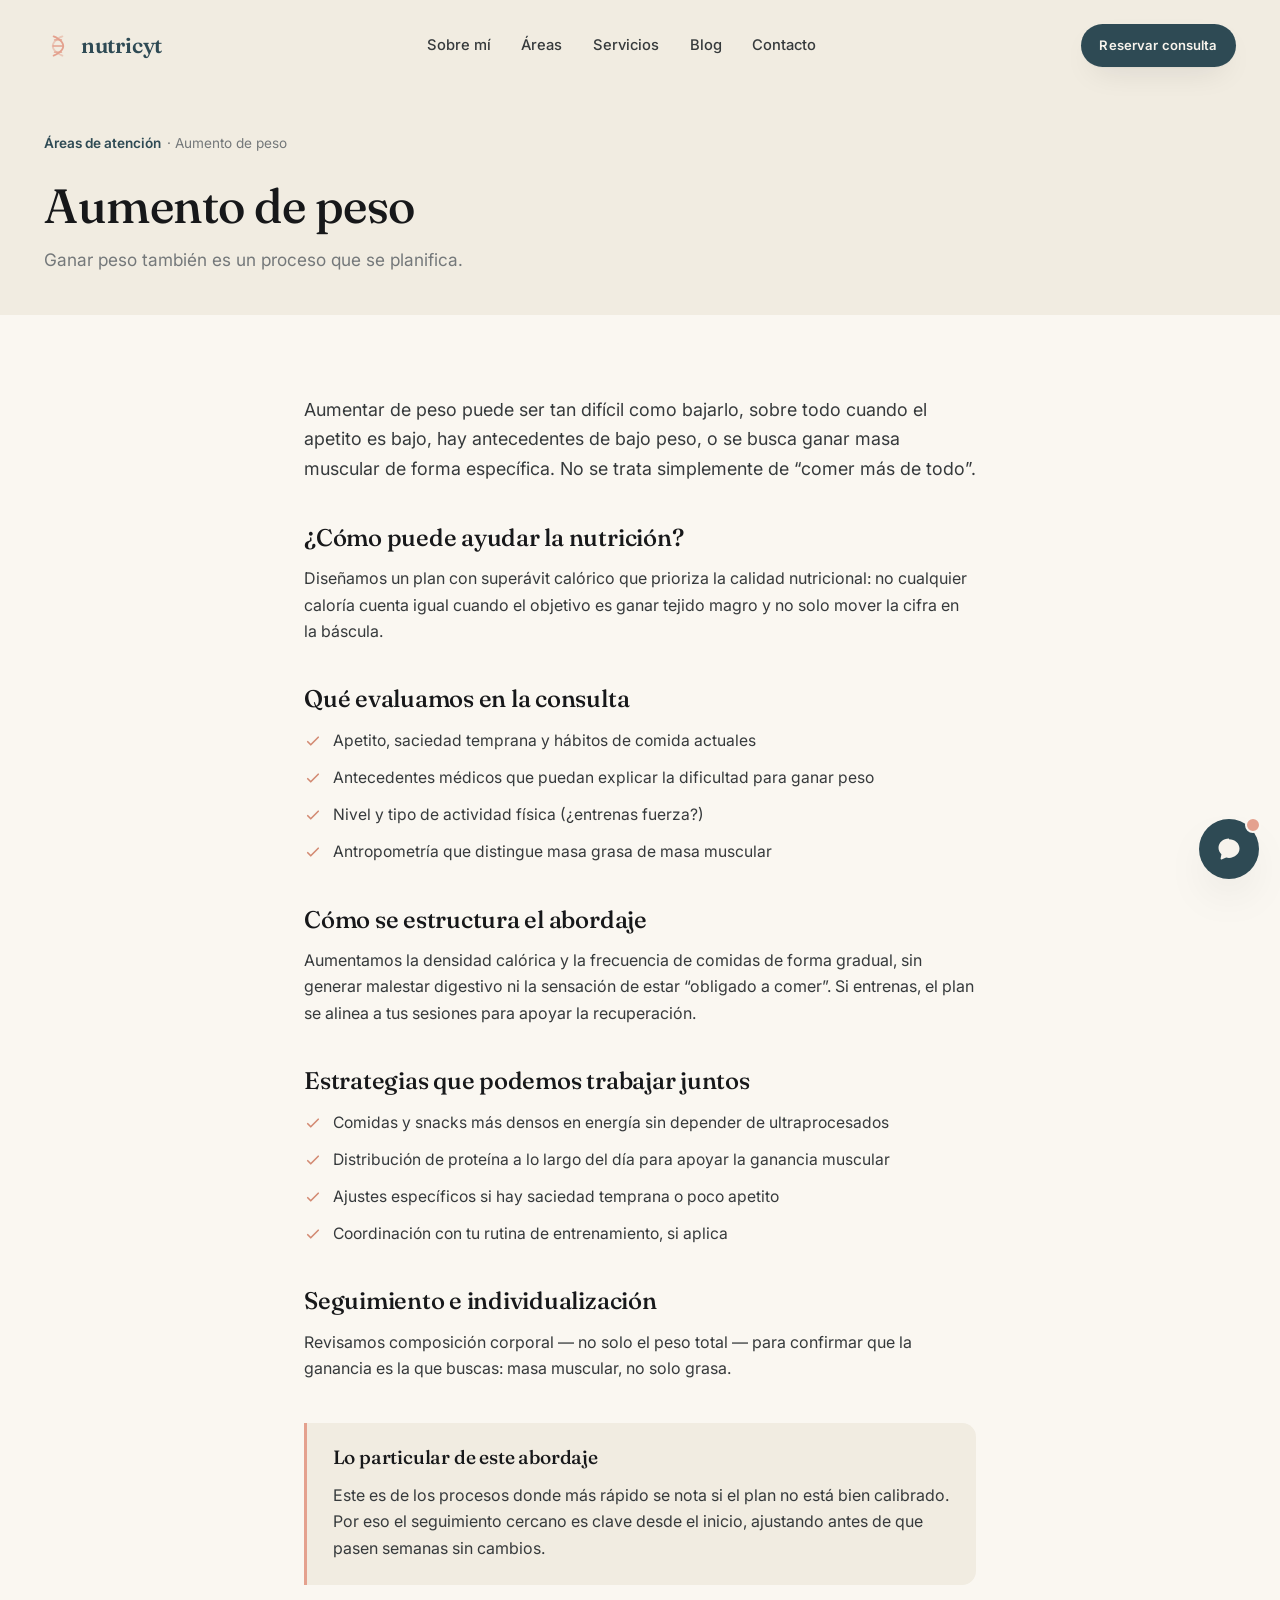
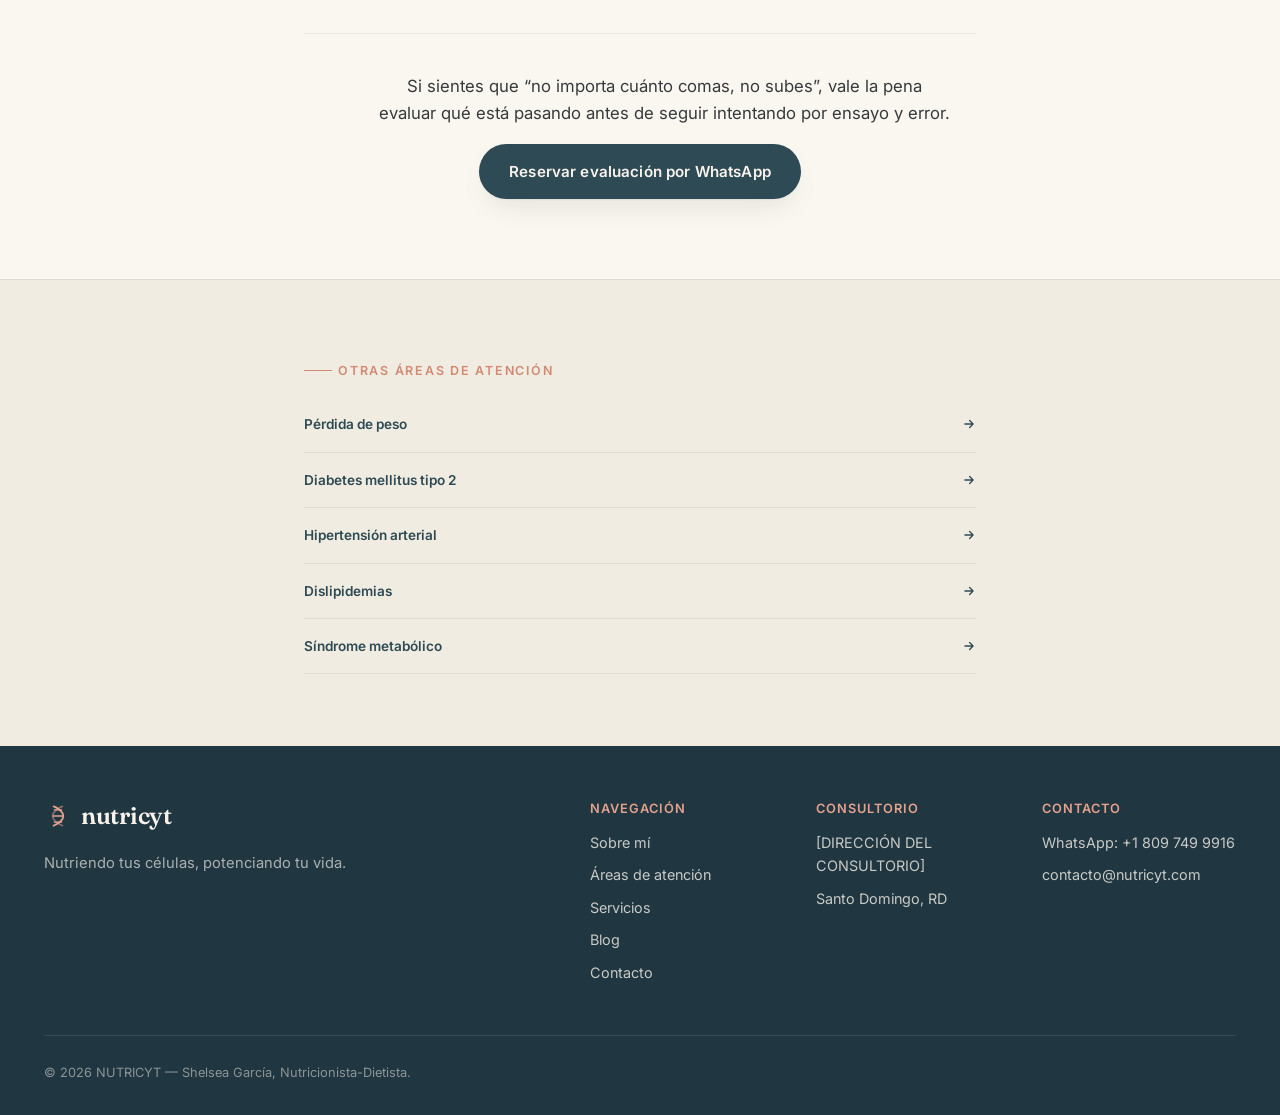
==== areas/aumento-de-peso.html @ aab1d1ca "Add Áreas de atención section with 6 condition detail pages New homepage section ("¿En qué puedo ayu" ====
<!doctype html>
<html lang="es">
<head>
<meta charset="utf-8">
<meta name="viewport" content="width=device-width, initial-scale=1">
<title>Aumento de peso — NUTRICYT</title>
<meta name="description" content="Ganar peso de forma saludable también requiere una estrategia.">

<link rel="preconnect" href="https://fonts.googleapis.com">
<link rel="preconnect" href="https://fonts.gstatic.com" crossorigin>
<link rel="stylesheet" href="https://fonts.googleapis.com/css2?family=Fraunces:ital,opsz,wght@0,9..144,400;0,9..144,500;0,9..144,600;1,9..144,500&family=Inter:wght@400;500;600;700&display=swap">
<link rel="stylesheet" href="../styles.css?v=20260916">
<link rel="icon" href="data:image/svg+xml,%3Csvg xmlns='http://www.w3.org/2000/svg' viewBox='0 0 32 32'%3E%3Crect width='32' height='32' rx='8' fill='%232e4a54'/%3E%3Cpath d='M11 5c0 0 12 4 12 11s-12 11-12 11' stroke='%23e4a18e' stroke-width='2.2' fill='none' stroke-linecap='round'/%3E%3C/svg%3E">
</head>
<body>
<a class="skip-link" href="#main">Saltar al contenido</a>

<header class="nav" data-nav>
  <div class="nav-inner">
    <a class="brand" href="../index.html#top" aria-label="NUTRICYT — inicio">
      <svg class="brand-icon" viewBox="0 0 32 32" fill="none" aria-hidden="true">
        <path d="M11 5C11 5 22 9 22 16C22 23 11 27 11 27" stroke="var(--coral)" stroke-width="2.1" stroke-linecap="round"/>
        <path d="M21 5C21 5 10 9 10 16C10 23 21 27 21 27" stroke="var(--coral)" stroke-width="2.1" stroke-linecap="round" opacity="0.5"/>
        <line x1="12" y1="9" x2="20" y2="9" stroke="var(--coral)" stroke-width="1.6" stroke-linecap="round"/>
        <line x1="10.3" y1="16" x2="21.7" y2="16" stroke="var(--coral)" stroke-width="1.6" stroke-linecap="round"/>
        <line x1="12" y1="23" x2="20" y2="23" stroke="var(--coral)" stroke-width="1.6" stroke-linecap="round"/>
      </svg>
      <span class="brand-word">nutricyt</span>
    </a>

    <nav class="nav-links" aria-label="Navegación principal">
      <a href="../index.html#sobre-mi">Sobre mí</a>
      <a href="../index.html#areas-atencion">Áreas</a>
      <a href="../index.html#servicios">Servicios</a>
      <a href="../index.html#blog">Blog</a>
      <a href="../index.html#contacto">Contacto</a>
    </nav>

    <div class="nav-actions">
      <a class="btn btn-primary btn-sm nav-cta" href="https://wa.me/18097499916?text=Hola%2C%20quiero%20reservar%20una%20consulta%20de%20nutrici%C3%B3n" target="_blank" rel="noopener">Reservar consulta</a>
      <button class="nav-toggle" data-nav-toggle aria-expanded="false" aria-controls="nav-mobile" aria-label="Abrir menú">
        <span></span><span></span><span></span>
      </button>
    </div>
  </div>
</header>

<nav id="nav-mobile" class="nav-mobile" data-nav-mobile aria-label="Navegación móvil">
  <a href="../index.html#sobre-mi">Sobre mí</a>
  <a href="../index.html#areas-atencion">Áreas de atención</a>
  <a href="../index.html#servicios">Servicios</a>
  <a href="../index.html#blog">Blog</a>
  <a href="../index.html#contacto">Contacto</a>
  <a class="btn btn-primary" href="https://wa.me/18097499916?text=Hola%2C%20quiero%20reservar%20una%20consulta%20de%20nutrici%C3%B3n" target="_blank" rel="noopener">Reservar consulta</a>
</nav>

<main id="main">
  <section class="area-hero">
    <div class="container">
      <p class="area-breadcrumb"><a href="../index.html#areas-atencion">Áreas de atención</a> · Aumento de peso</p>
      <h1 class="area-hero-title reveal">Aumento de peso</h1>
      <p class="area-hero-sub reveal">Ganar peso también es un proceso que se planifica.</p>
    </div>
  </section>

  <article class="area-article">
    <div class="container area-article-inner reveal">
      <p class="lede">Aumentar de peso puede ser tan difícil como bajarlo, sobre todo cuando el apetito es bajo, hay antecedentes de bajo peso, o se busca ganar masa muscular de forma específica. No se trata simplemente de “comer más de todo”.</p>

      <h2>¿Cómo puede ayudar la nutrición?</h2>
      <p>Diseñamos un plan con superávit calórico que prioriza la calidad nutricional: no cualquier caloría cuenta igual cuando el objetivo es ganar tejido magro y no solo mover la cifra en la báscula.</p>

      <h2>Qué evaluamos en la consulta</h2>
        <ul>
          <li><svg width="18" height="18" viewBox="0 0 24 24" fill="none" aria-hidden="true"><path d="M5 13l4 4L19 7" stroke="currentColor" stroke-width="2.2" stroke-linecap="round" stroke-linejoin="round"/></svg> Apetito, saciedad temprana y hábitos de comida actuales</li>
          <li><svg width="18" height="18" viewBox="0 0 24 24" fill="none" aria-hidden="true"><path d="M5 13l4 4L19 7" stroke="currentColor" stroke-width="2.2" stroke-linecap="round" stroke-linejoin="round"/></svg> Antecedentes médicos que puedan explicar la dificultad para ganar peso</li>
          <li><svg width="18" height="18" viewBox="0 0 24 24" fill="none" aria-hidden="true"><path d="M5 13l4 4L19 7" stroke="currentColor" stroke-width="2.2" stroke-linecap="round" stroke-linejoin="round"/></svg> Nivel y tipo de actividad física (¿entrenas fuerza?)</li>
          <li><svg width="18" height="18" viewBox="0 0 24 24" fill="none" aria-hidden="true"><path d="M5 13l4 4L19 7" stroke="currentColor" stroke-width="2.2" stroke-linecap="round" stroke-linejoin="round"/></svg> Antropometría que distingue masa grasa de masa muscular</li>
        </ul>

      <h2>Cómo se estructura el abordaje</h2>
      <p>Aumentamos la densidad calórica y la frecuencia de comidas de forma gradual, sin generar malestar digestivo ni la sensación de estar “obligado a comer”. Si entrenas, el plan se alinea a tus sesiones para apoyar la recuperación.</p>

      <h2>Estrategias que podemos trabajar juntos</h2>
        <ul>
          <li><svg width="18" height="18" viewBox="0 0 24 24" fill="none" aria-hidden="true"><path d="M5 13l4 4L19 7" stroke="currentColor" stroke-width="2.2" stroke-linecap="round" stroke-linejoin="round"/></svg> Comidas y snacks más densos en energía sin depender de ultraprocesados</li>
          <li><svg width="18" height="18" viewBox="0 0 24 24" fill="none" aria-hidden="true"><path d="M5 13l4 4L19 7" stroke="currentColor" stroke-width="2.2" stroke-linecap="round" stroke-linejoin="round"/></svg> Distribución de proteína a lo largo del día para apoyar la ganancia muscular</li>
          <li><svg width="18" height="18" viewBox="0 0 24 24" fill="none" aria-hidden="true"><path d="M5 13l4 4L19 7" stroke="currentColor" stroke-width="2.2" stroke-linecap="round" stroke-linejoin="round"/></svg> Ajustes específicos si hay saciedad temprana o poco apetito</li>
          <li><svg width="18" height="18" viewBox="0 0 24 24" fill="none" aria-hidden="true"><path d="M5 13l4 4L19 7" stroke="currentColor" stroke-width="2.2" stroke-linecap="round" stroke-linejoin="round"/></svg> Coordinación con tu rutina de entrenamiento, si aplica</li>
        </ul>

      <h2>Seguimiento e individualización</h2>
      <p>Revisamos composición corporal — no solo el peso total — para confirmar que la ganancia es la que buscas: masa muscular, no solo grasa.</p>

      <div class="area-particular">
        <h2>Lo particular de este abordaje</h2>
        <p style="margin-bottom:0;">Este es de los procesos donde más rápido se nota si el plan no está bien calibrado. Por eso el seguimiento cercano es clave desde el inicio, ajustando antes de que pasen semanas sin cambios.</p>
      </div>

      <div class="area-closing">
        <p>Si sientes que “no importa cuánto comas, no subes”, vale la pena evaluar qué está pasando antes de seguir intentando por ensayo y error.</p>
        <a class="btn btn-primary" href="https://wa.me/18097499916?text=Hola%2C%20quiero%20una%20evaluaci%C3%B3n%20nutricional%20sobre%20aumento%20de%20peso" target="_blank" rel="noopener">Reservar evaluación por WhatsApp</a>
      </div>
    </div>
  </article>

  <section class="area-other">
    <div class="container" style="max-width:720px;">
      <p class="eyebrow">Otras áreas de atención</p>
          <a class="area-link" href="perdida-de-peso.html" style="display:flex;align-items:center;justify-content:space-between;padding:1rem 0;border-bottom:1px solid var(--line-soft);">Pérdida de peso <svg width="14" height="14" viewBox="0 0 24 24" fill="none" aria-hidden="true"><path d="M5 12h14M13 6l6 6-6 6" stroke="currentColor" stroke-width="2.2" stroke-linecap="round" stroke-linejoin="round"/></svg></a>
          <a class="area-link" href="diabetes-tipo-2.html" style="display:flex;align-items:center;justify-content:space-between;padding:1rem 0;border-bottom:1px solid var(--line-soft);">Diabetes mellitus tipo 2 <svg width="14" height="14" viewBox="0 0 24 24" fill="none" aria-hidden="true"><path d="M5 12h14M13 6l6 6-6 6" stroke="currentColor" stroke-width="2.2" stroke-linecap="round" stroke-linejoin="round"/></svg></a>
          <a class="area-link" href="hipertension-arterial.html" style="display:flex;align-items:center;justify-content:space-between;padding:1rem 0;border-bottom:1px solid var(--line-soft);">Hipertensión arterial <svg width="14" height="14" viewBox="0 0 24 24" fill="none" aria-hidden="true"><path d="M5 12h14M13 6l6 6-6 6" stroke="currentColor" stroke-width="2.2" stroke-linecap="round" stroke-linejoin="round"/></svg></a>
          <a class="area-link" href="dislipidemias.html" style="display:flex;align-items:center;justify-content:space-between;padding:1rem 0;border-bottom:1px solid var(--line-soft);">Dislipidemias <svg width="14" height="14" viewBox="0 0 24 24" fill="none" aria-hidden="true"><path d="M5 12h14M13 6l6 6-6 6" stroke="currentColor" stroke-width="2.2" stroke-linecap="round" stroke-linejoin="round"/></svg></a>
          <a class="area-link" href="sindrome-metabolico.html" style="display:flex;align-items:center;justify-content:space-between;padding:1rem 0;border-bottom:1px solid var(--line-soft);">Síndrome metabólico <svg width="14" height="14" viewBox="0 0 24 24" fill="none" aria-hidden="true"><path d="M5 12h14M13 6l6 6-6 6" stroke="currentColor" stroke-width="2.2" stroke-linecap="round" stroke-linejoin="round"/></svg></a>
    </div>
  </section>
</main>

<footer class="footer">
  <div class="container">
    <div class="footer-top">
      <div>
        <a class="brand" href="../index.html#top">
          <svg class="brand-icon" viewBox="0 0 32 32" fill="none" aria-hidden="true">
            <path d="M11 5C11 5 22 9 22 16C22 23 11 27 11 27" stroke="var(--coral)" stroke-width="2.1" stroke-linecap="round"/>
            <path d="M21 5C21 5 10 9 10 16C10 23 21 27 21 27" stroke="var(--coral)" stroke-width="2.1" stroke-linecap="round" opacity="0.5"/>
            <line x1="12" y1="9" x2="20" y2="9" stroke="var(--coral)" stroke-width="1.6" stroke-linecap="round"/>
            <line x1="10.3" y1="16" x2="21.7" y2="16" stroke="var(--coral)" stroke-width="1.6" stroke-linecap="round"/>
            <line x1="12" y1="23" x2="20" y2="23" stroke="var(--coral)" stroke-width="1.6" stroke-linecap="round"/>
          </svg>
          <span class="brand-word">nutricyt</span>
        </a>
        <p class="footer-tagline">Nutriendo tus células, potenciando tu vida.</p>
      </div>

      <div class="footer-cols">
        <div class="footer-col">
          <h3>Navegación</h3>
          <a href="../index.html#sobre-mi">Sobre mí</a>
          <a href="../index.html#areas-atencion">Áreas de atención</a>
          <a href="../index.html#servicios">Servicios</a>
          <a href="../index.html#blog">Blog</a>
          <a href="../index.html#contacto">Contacto</a>
        </div>
        <div class="footer-col">
          <h3>Consultorio</h3>
          <p>[DIRECCIÓN DEL CONSULTORIO]</p>
          <p>Santo Domingo, RD</p>
        </div>
        <div class="footer-col">
          <h3>Contacto</h3>
          <a href="https://wa.me/18097499916" target="_blank" rel="noopener">WhatsApp: +1 809 749 9916</a>
          <a href="mailto:contacto@nutricyt.com">contacto@nutricyt.com</a>
        </div>
      </div>
    </div>

    <div class="footer-bottom">
      <span>© <span data-year>2026</span> NUTRICYT — Shelsea García, Nutricionista-Dietista.</span>
    </div>
  </div>
</footer>

<div class="wa-widget" data-wa-widget>
  <div class="wa-panel" data-wa-panel role="dialog" aria-label="Chat de NUTRICYT">
    <div class="wa-head">
      <span class="wa-avatar" aria-hidden="true">N</span>
      <div class="wa-head-text">
        <strong>NUTRICYT</strong>
        <span>En línea</span>
      </div>
    </div>
    <div class="wa-body" data-wa-body>
      <div class="wa-msg bot">¡Hola! 👋 Soy el asistente virtual de NUTRICYT, ¿en qué te puedo ayudar?</div>
    </div>
    <form class="wa-form" data-wa-form>
      <label class="sr-only" for="wa-input">Escribe tu mensaje</label>
      <input id="wa-input" data-wa-input type="text" placeholder="Escribe un mensaje…" autocomplete="off">
      <button type="submit" aria-label="Enviar">
        <svg width="18" height="18" viewBox="0 0 24 24" fill="none"><path d="M4 12l16-8-6 16-3-6-7-2z" stroke="currentColor" stroke-width="1.8" stroke-linejoin="round"/></svg>
      </button>
    </form>
  </div>

  <button class="wa-fab" data-wa-fab aria-expanded="false" aria-label="Abrir chat de WhatsApp">
    <span class="wa-badge" aria-hidden="true"></span>
    <svg class="icon-chat" viewBox="0 0 24 24" fill="none" aria-hidden="true"><path d="M12 3C7.03 3 3 6.58 3 11c0 2.1.94 4.02 2.5 5.46L4.8 20.2a.6.6 0 00.79.7l3.98-1.6c.77.22 1.6.34 2.43.34 4.97 0 9-3.58 9-8s-4.03-8-9-8z" fill="currentColor"/></svg>
    <svg class="icon-close" viewBox="0 0 24 24" fill="none" aria-hidden="true"><path d="M6 6l12 12M18 6L6 18" stroke="currentColor" stroke-width="2.3" stroke-linecap="round"/></svg>
  </button>
</div>

<script defer src="../lib/manifest.js"></script>
<script defer src="../main.js?v=20260916"></script>
</body>
</html>
---- styles.css ----
/* =============================================================
   NUTRICYT — styles.css
   "Nutriendo tus células, potenciando tu vida"
   1. Tokens  2. Reset  3. Utilities  4. Typography  5. Buttons
   6. Nav  7. Hero  8. Sobre mí  9. Servicios  10. ISAK
   11. Blog  12. FAQ  13. Contacto  14. WhatsApp widget
   15. Footer  16. Reveal/animations  17. Responsive
   ============================================================= */

/* =============================================================
   1. Tokens
   ============================================================= */
:root {
  --bg:        #faf7f1;
  --bg-alt:    #f1ece1;
  --paper:     #ffffff;
  --ink:       #17181a;
  --ink-soft:  #363a3c;
  --ink-mute:  #74787a;
  --petroleo:      #2e4a54;
  --petroleo-d:    #203640;
  --petroleo-soft: rgba(46, 74, 84, 0.08);
  --coral:      #e4a18e;
  --coral-d:    #d38a73;
  --coral-soft: rgba(228, 161, 142, 0.16);
  --cream:     #f7f3ec;
  --line:      rgba(23, 24, 26, 0.12);
  --line-soft: rgba(23, 24, 26, 0.07);
  --shadow-soft: 0 1px 2px rgba(23,24,26,0.04), 0 12px 32px -12px rgba(23,24,26,0.14);
  --shadow-lift: 0 20px 48px -18px rgba(23,24,26,0.28);

  --serif: "Fraunces", "Iowan Old Style", Georgia, serif;
  --sans: "Inter", -apple-system, BlinkMacSystemFont, "Segoe UI", sans-serif;

  --ease-out:  cubic-bezier(0.16, 1, 0.3, 1);
  --ease-soft: cubic-bezier(0.25, 0.46, 0.45, 0.94);

  --nav-h: 84px;
  --container: 1240px;
}

/* =============================================================
   2. Reset & base
   ============================================================= */
*, *::before, *::after { box-sizing: border-box; margin: 0; }
html {
  -webkit-text-size-adjust: 100%;
  scroll-behavior: smooth;
  scroll-padding-top: var(--nav-h);
  overflow-x: clip;
}
@media (prefers-reduced-motion: reduce) {
  html { scroll-behavior: auto; }
}
body {
  font-family: var(--sans);
  font-size: 16px;
  line-height: 1.65;
  color: var(--ink-soft);
  background: var(--bg);
  -webkit-font-smoothing: antialiased;
  text-rendering: optimizeLegibility;
  overflow-x: clip;
  overscroll-behavior-y: none;
}
img, svg, video { display: block; max-width: 100%; }
img { height: auto; }
button { font: inherit; color: inherit; cursor: pointer; border: 0; background: none; }
a { color: inherit; text-decoration: none; }
p { text-wrap: pretty; }
ul, ol { list-style: none; padding: 0; }
input, textarea { font: inherit; color: inherit; }
h1, h2, h3, h4 { text-wrap: balance; line-height: 1.08; letter-spacing: -0.01em; font-family: var(--serif); font-weight: 500; color: var(--ink); }
::selection { background: var(--coral); color: var(--petroleo-d); }

:focus-visible {
  outline: 2px solid var(--petroleo);
  outline-offset: 3px;
  border-radius: 4px;
}

/* =============================================================
   3. Utilities
   ============================================================= */
.container {
  width: 100%;
  max-width: var(--container);
  margin-inline: auto;
  padding-inline: 1.5rem;
}
.section { position: relative; padding-block: clamp(4rem, 9vw, 8rem); }
.section-alt { background: var(--bg-alt); }
.section-dark { background: var(--petroleo); color: var(--cream); }
.section-head { max-width: 640px; margin-bottom: clamp(2.5rem, 5vw, 4.5rem); }
.section-head.center { margin-inline: auto; text-align: center; }
.eyebrow {
  display: inline-flex;
  align-items: center;
  gap: 0.5em;
  font-family: var(--sans);
  font-size: 0.78rem;
  font-weight: 600;
  letter-spacing: 0.14em;
  text-transform: uppercase;
  color: var(--coral-d);
  margin-bottom: 1rem;
}
.eyebrow::before {
  content: "";
  width: 28px;
  height: 1px;
  background: var(--coral-d);
}
.section-title {
  font-size: clamp(1.9rem, 3.4vw, 2.8rem);
  margin-bottom: 0.9rem;
}
.section-sub {
  font-size: 1.05rem;
  color: var(--ink-mute);
  max-width: 52ch;
}
.skip-link {
  position: fixed; top: -100px; left: 1rem;
  padding: .7rem 1.1rem; background: var(--petroleo); color: var(--cream);
  z-index: 9999; border-radius: 8px; font-weight: 600; transition: top .3s var(--ease-out);
}
.skip-link:focus { top: 1rem; }
.sr-only {
  position: absolute; width: 1px; height: 1px; padding: 0; margin: -1px;
  overflow: hidden; clip: rect(0,0,0,0); white-space: nowrap; border: 0;
}

/* =============================================================
   4. Buttons
   ============================================================= */
.btn {
  display: inline-flex;
  align-items: center;
  justify-content: center;
  gap: 0.55em;
  padding: 0.95rem 1.9rem;
  border-radius: 999px;
  font-size: 0.95rem;
  font-weight: 600;
  letter-spacing: 0.01em;
  transition: transform .45s var(--ease-out), background-color .3s var(--ease-out), color .3s var(--ease-out), box-shadow .3s var(--ease-out), border-color .3s var(--ease-out);
  white-space: nowrap;
}
.btn-primary {
  background: var(--petroleo);
  color: var(--cream);
  box-shadow: var(--shadow-soft);
}
.btn-primary:hover { background: var(--petroleo-d); transform: translateY(-2px); box-shadow: var(--shadow-lift); }
.btn-ghost {
  background: transparent;
  color: var(--ink);
  border: 1px solid var(--line);
}
.btn-ghost:hover { border-color: var(--petroleo); color: var(--petroleo); transform: translateY(-2px); }
.btn-on-dark { color: var(--cream); border-color: rgba(247,243,236,0.35); }
.btn-on-dark:hover { border-color: var(--cream); color: var(--cream); background: rgba(247,243,236,0.08); }
.btn-sm { padding: 0.65rem 1.15rem; font-size: 0.82rem; border-radius: 999px; }
.btn-block { width: 100%; }
.btn-wa {
  background: var(--coral-soft);
  color: var(--coral-d);
  border: 1px solid transparent;
}
.btn-wa:hover { background: var(--coral); color: var(--petroleo-d); transform: translateY(-2px); }
.btn-cal {
  background: var(--petroleo-soft);
  color: var(--petroleo);
  border: 1px solid transparent;
}
.btn-cal:hover { background: var(--petroleo); color: var(--cream); transform: translateY(-2px); }
.card-actions { display: flex; flex-wrap: wrap; gap: 0.6rem; margin-top: 1.4rem; }
.card-actions .btn { flex: 1 1 auto; }

/* =============================================================
   5. Nav
   ============================================================= */
.nav {
  position: fixed;
  inset: 0 0 auto 0;
  z-index: 500;
  height: var(--nav-h);
  display: flex;
  align-items: center;
  transition: background-color .5s var(--ease-out), box-shadow .5s var(--ease-out), border-color .5s var(--ease-out);
  border-bottom: 1px solid transparent;
}
.nav.is-scrolled, .nav.is-open-menu {
  background: rgba(250, 247, 241, 0.9);
  backdrop-filter: blur(14px) saturate(160%);
  -webkit-backdrop-filter: blur(14px) saturate(160%);
  border-color: var(--line-soft);
}
@supports not (backdrop-filter: blur(1px)) {
  .nav.is-scrolled { background: var(--bg); }
}
.nav-inner {
  width: 100%;
  max-width: var(--container);
  margin-inline: auto;
  padding-inline: 1.5rem;
  display: flex;
  align-items: center;
  justify-content: space-between;
}
.brand {
  display: inline-flex;
  align-items: center;
  gap: 0.55rem;
  font-family: var(--serif);
  font-size: 1.35rem;
  font-weight: 600;
  letter-spacing: -0.01em;
  color: var(--petroleo);
  transition: color .3s var(--ease-out);
}
.nav:not(.is-scrolled) .brand { color: var(--petroleo); }
.brand-icon { width: 28px; height: 28px; flex-shrink: 0; }
.brand-word { line-height: 1; }

.nav-links {
  display: none;
  align-items: center;
  gap: clamp(1.4rem, 2.4vw, 2.4rem);
}
.nav-links a {
  position: relative;
  font-size: 0.92rem;
  font-weight: 500;
  color: var(--ink-soft);
  padding-block: 0.4rem;
}
.nav-links a::after {
  content: "";
  position: absolute;
  left: 0; bottom: 0;
  width: 100%; height: 1px;
  background: var(--coral-d);
  transform: scaleX(0);
  transform-origin: left;
  transition: transform .4s var(--ease-out);
}
.nav-links a:hover::after, .nav-links a:focus-visible::after { transform: scaleX(1); }
.nav-cta { display: none; }
.nav-actions { display: flex; align-items: center; gap: 0.9rem; }

.nav-toggle {
  display: flex;
  flex-direction: column;
  justify-content: center;
  gap: 5px;
  width: 42px; height: 42px;
  border-radius: 50%;
}
.nav-toggle span {
  display: block; width: 20px; height: 2px; margin-inline: auto;
  background: var(--petroleo);
  transition: transform .35s var(--ease-out), opacity .35s var(--ease-out);
}
.nav-toggle[aria-expanded="true"] span:nth-child(1) { transform: translateY(7px) rotate(45deg); }
.nav-toggle[aria-expanded="true"] span:nth-child(2) { opacity: 0; }
.nav-toggle[aria-expanded="true"] span:nth-child(3) { transform: translateY(-7px) rotate(-45deg); }

.nav-mobile {
  position: fixed;
  inset: var(--nav-h) 0 0 0;
  background: var(--bg);
  z-index: 490;
  display: flex;
  flex-direction: column;
  padding: 2.2rem 1.5rem;
  gap: 1.8rem;
  transform: translateY(-8px);
  opacity: 0;
  pointer-events: none;
  transition: opacity .35s var(--ease-out), transform .35s var(--ease-out);
}
.nav-mobile.is-open { opacity: 1; transform: translateY(0); pointer-events: auto; }
.nav-mobile a { font-family: var(--serif); font-size: 1.7rem; color: var(--ink); }
.nav-mobile .btn { align-self: flex-start; margin-top: 0.6rem; }

/* =============================================================
   6. Hero
   ============================================================= */
.hero {
  position: relative;
  min-height: 100svh;
  display: flex;
  align-items: flex-end;
  overflow: clip;
  background: var(--petroleo-d);
}
.hero-media {
  position: absolute; inset: 0;
  overflow: hidden;
}
.hero-media img {
  width: 100%; height: 100%; object-fit: cover; object-position: 50% 15%;
  transform: scale(1.06);
  will-change: transform;
}
.hero-media::after {
  content: "";
  position: absolute; inset: 0;
  background:
    linear-gradient(180deg, rgba(23,26,24,0.42) 0%, rgba(23,26,24,0.05) 32%, rgba(23,26,24,0.10) 55%, rgba(20,26,26,0.72) 100%);
}
.hero-wordmark {
  position: absolute;
  top: 33%;
  left: 50%;
  transform: translate(-50%, -50%);
  display: flex;
  align-items: center;
  gap: 0.6rem;
  color: var(--cream);
  text-shadow: 0 2px 18px rgba(0,0,0,0.35);
  z-index: 2;
}
.hero-wordmark .brand-icon { width: 34px; height: 34px; }
.hero-wordmark span {
  font-family: var(--serif);
  font-size: clamp(1.6rem, 3.4vw, 2.3rem);
  letter-spacing: 0.01em;
}
.hero-inner {
  position: relative;
  z-index: 2;
  width: 100%;
  padding-block: clamp(2.5rem, 8vw, 5rem);
  padding-inline: 1.5rem;
  max-width: var(--container);
  margin-inline: auto;
  color: var(--cream);
}
.hero-eyebrow {
  font-size: 0.8rem;
  font-weight: 600;
  letter-spacing: 0.16em;
  text-transform: uppercase;
  color: var(--coral);
  margin-bottom: 1.1rem;
}
.hero-title {
  font-size: clamp(2.4rem, 6vw, 4.4rem);
  color: var(--cream);
  max-width: 16ch;
  line-height: 1.02;
}
.hero-title em { font-style: italic; color: var(--coral); }
.hero-sub {
  margin-top: 1.3rem;
  font-size: clamp(1rem, 1.4vw, 1.2rem);
  max-width: 46ch;
  color: rgba(247,243,236,0.86);
}
.hero-actions { margin-top: 2.2rem; display: flex; flex-wrap: wrap; gap: 0.9rem; }
.hero-scroll {
  position: absolute;
  right: 1.5rem; bottom: 1.6rem;
  z-index: 2;
  display: none;
  flex-direction: column;
  align-items: center;
  gap: 0.6rem;
  color: rgba(247,243,236,0.75);
  font-size: 0.72rem;
  letter-spacing: 0.14em;
  text-transform: uppercase;
}
.hero-scroll-line { width: 1px; height: 40px; background: linear-gradient(180deg, rgba(247,243,236,0.9), transparent); animation: scrollLine 2.4s var(--ease-soft) infinite; }
@keyframes scrollLine { 0% { transform: scaleY(0); transform-origin: top; } 45% { transform: scaleY(1); transform-origin: top; } 55% { transform: scaleY(1); transform-origin: bottom; } 100% { transform: scaleY(0); transform-origin: bottom; } }

/* =============================================================
   7. Sobre mí
   ============================================================= */
.about-grid {
  display: grid;
  gap: 2.2rem;
  align-items: start;
}
.about-media {
  position: relative;
  display: grid;
  grid-template-columns: 1.2fr 0.9fr;
  gap: 1rem;
}
.about-media .ph-1 { border-radius: 18px; overflow: hidden; box-shadow: var(--shadow-soft); }
.about-media .ph-2 { border-radius: 18px; overflow: hidden; margin-top: 2.4rem; box-shadow: var(--shadow-soft); }
.about-media img { width: 100%; height: 100%; object-fit: cover; aspect-ratio: 3/4; transition: transform .8s var(--ease-out); }
.about-media a:hover img, .about-media:hover img { transform: scale(1.04); }
.about-badge {
  position: absolute;
  left: -1rem; bottom: -1.2rem;
  background: var(--paper);
  border-radius: 16px;
  padding: 1.1rem 1.3rem;
  box-shadow: var(--shadow-lift);
  max-width: 220px;
  font-size: 0.85rem;
  color: var(--ink-soft);
}
.about-badge strong { display: block; font-family: var(--serif); font-size: 1.9rem; color: var(--petroleo); line-height: 1; margin-bottom: 0.3rem; }
.about-text .lede { font-size: 1.15rem; color: var(--ink-soft); margin-bottom: 1.2rem; }
.about-text p + p { margin-top: 1rem; }
.credentials {
  margin-top: 2.2rem;
  display: grid;
  gap: 0.9rem;
}
.credential {
  display: flex;
  gap: 0.9rem;
  align-items: flex-start;
  padding: 1rem 1.1rem;
  background: var(--paper);
  border: 1px solid var(--line-soft);
  border-radius: 14px;
}
.credential-icon {
  flex-shrink: 0;
  width: 34px; height: 34px;
  border-radius: 50%;
  background: var(--petroleo-soft);
  color: var(--petroleo);
  display: flex; align-items: center; justify-content: center;
}
.credential h3 { font-family: var(--sans); font-size: 0.98rem; font-weight: 600; color: var(--ink); margin-bottom: 0.15rem; }
.credential p { font-size: 0.88rem; color: var(--ink-mute); }

/* =============================================================
   7b. Áreas de atención
   ============================================================= */
.areas-grid {
  display: grid;
  grid-template-columns: repeat(auto-fill, minmax(250px, 1fr));
  gap: 1.4rem;
}
.area-card {
  display: flex;
  flex-direction: column;
  background: var(--paper);
  border-radius: 20px;
  overflow: hidden;
  border: 1px solid var(--line-soft);
  box-shadow: var(--shadow-soft);
  transition: transform .5s var(--ease-out), box-shadow .5s var(--ease-out);
}
.area-card:hover { transform: translateY(-6px); box-shadow: var(--shadow-lift); }
.area-media { aspect-ratio: 5/4; overflow: hidden; }
.area-media img { width: 100%; height: 100%; object-fit: cover; transition: transform .8s var(--ease-out); }
.area-card:hover .area-media img { transform: scale(1.06); }
.area-body { padding: 1.3rem 1.4rem 1.5rem; display: flex; flex-direction: column; flex: 1; }
.area-title { font-size: 1.14rem; margin-bottom: 0.4rem; }
.area-desc { font-size: 0.88rem; color: var(--ink-mute); flex: 1; margin-bottom: 1rem; }
.area-link {
  display: inline-flex; align-items: center; gap: 0.4rem;
  font-size: 0.85rem; font-weight: 600; color: var(--petroleo);
  transition: gap .3s var(--ease-out);
}
.area-card:hover .area-link { gap: 0.65rem; }

/* =============================================================
   8. Servicios
   ============================================================= */
.services-grid {
  display: grid;
  grid-template-columns: repeat(auto-fill, minmax(270px, 1fr));
  gap: 1.6rem;
}
.service-card {
  display: block;
  background: var(--paper);
  border-radius: 20px;
  overflow: hidden;
  border: 1px solid var(--line-soft);
  box-shadow: var(--shadow-soft);
  transition: transform .5s var(--ease-out), box-shadow .5s var(--ease-out);
}
.service-card:hover { transform: translateY(-6px); box-shadow: var(--shadow-lift); }
.service-summary {
  list-style: none;
  cursor: pointer;
  display: flex;
  flex-direction: column;
}
.service-summary::-webkit-details-marker { display: none; }
.service-media { aspect-ratio: 4/3; overflow: hidden; }
.service-media img { width: 100%; height: 100%; object-fit: cover; transition: transform .8s var(--ease-out); }
.service-card:hover .service-media img { transform: scale(1.06); }
.service-head {
  padding: 1.3rem 1.5rem 0.4rem;
  display: flex;
  align-items: flex-start;
  justify-content: space-between;
  gap: 0.8rem;
}
.service-title { font-size: 1.22rem; margin-bottom: 0.35rem; }
.service-meta { display: flex; align-items: center; gap: 0.7rem; font-size: 0.85rem; color: var(--ink-mute); }
.service-expand-icon {
  flex-shrink: 0;
  width: 30px; height: 30px;
  margin-top: 0.2rem;
  border-radius: 50%;
  background: var(--petroleo-soft);
  color: var(--petroleo);
  display: flex; align-items: center; justify-content: center;
  transition: transform .4s var(--ease-out), background-color .3s var(--ease-out);
}
.service-card[open] .service-expand-icon { transform: rotate(45deg); background: var(--coral); color: var(--petroleo-d); }
.service-detail { padding: 0 1.5rem 1.6rem; font-size: 0.92rem; color: var(--ink-mute); }
.services-cta { text-align: center; margin-top: clamp(2.5rem, 5vw, 3.5rem); }

/* =============================================================
   9. ISAK showcase
   ============================================================= */
.isak {
  display: grid;
  gap: 2.5rem;
  align-items: center;
}
.isak-media { border-radius: 20px; overflow: hidden; box-shadow: var(--shadow-lift); }
.isak-media img { width: 100%; display: block; }
.isak-list { display: grid; gap: 0.9rem; margin-top: 1.6rem; }
.isak-list li { display: flex; gap: 0.7rem; align-items: flex-start; font-size: 0.96rem; color: var(--ink-soft); }
.isak-list li svg { flex-shrink: 0; margin-top: 0.2rem; color: var(--coral-d); }

/* =============================================================
   9b. CTA band (full-bleed break between Servicios y Blog)
   ============================================================= */
.cta-band { position: relative; min-height: 56vh; display: flex; align-items: center; justify-content: center; overflow: clip; }
.cta-band-media { position: absolute; inset: 0; }
.cta-band-media img { width: 100%; height: 100%; object-fit: cover; object-position: 50% 20%; }
.cta-band-media::after {
  content: "";
  position: absolute; inset: 0;
  background: linear-gradient(180deg, rgba(32,54,64,0.78), rgba(23,26,24,0.55) 55%, rgba(32,54,64,0.82));
}
.cta-band-inner { position: relative; z-index: 2; text-align: center; padding-block: 3.5rem; }
.cta-band-inner .section-title { color: var(--cream); max-width: 22ch; margin-inline: auto; }
.cta-band-inner .eyebrow { color: var(--coral); }

.contact-avatar {
  width: 96px; height: 96px;
  border-radius: 50%;
  overflow: hidden;
  margin: 0 auto 1.2rem;
  box-shadow: var(--shadow-soft);
  border: 3px solid var(--paper);
}
.contact-avatar img { width: 100%; height: 100%; object-fit: cover; }

/* =============================================================
   10. Blog
   ============================================================= */
.blog-grid {
  display: grid;
  grid-template-columns: repeat(4, 1fr);
  grid-auto-rows: 1fr;
  gap: 1.4rem;
}
.blog-card {
  position: relative;
  display: block;
  border-radius: 18px;
  overflow: hidden;
  aspect-ratio: 4/5;
  grid-column: span 2;
}
.blog-card.is-featured { grid-column: span 4; aspect-ratio: 16/8; }
.blog-card img { width: 100%; height: 100%; object-fit: cover; transition: transform .8s var(--ease-out); }
.blog-card:hover img { transform: scale(1.05); }
.blog-card::after {
  content: "";
  position: absolute; inset: 0;
  background: linear-gradient(180deg, rgba(23,24,26,0) 40%, rgba(23,24,26,0.78) 100%);
}
.blog-info {
  position: absolute; left: 0; right: 0; bottom: 0;
  padding: 1.3rem 1.4rem;
  z-index: 2;
  color: var(--cream);
}
.blog-meta { display: flex; gap: 0.6rem; align-items: center; font-size: 0.76rem; letter-spacing: 0.06em; text-transform: uppercase; color: var(--coral); margin-bottom: 0.4rem; }
.blog-meta .dot { width: 3px; height: 3px; border-radius: 50%; background: var(--coral); }
.blog-title { font-size: 1.15rem; color: var(--cream); }
.blog-card.is-featured .blog-title { font-size: clamp(1.4rem, 2.4vw, 1.9rem); max-width: 28ch; }
.blog-tag {
  position: absolute; top: 1.2rem; left: 1.2rem; z-index: 2;
  font-size: 0.7rem; font-weight: 700; letter-spacing: 0.08em; text-transform: uppercase;
  background: rgba(247,243,236,0.92); color: var(--petroleo);
  padding: 0.4rem 0.75rem; border-radius: 999px;
}

/* =============================================================
   11. FAQ
   ============================================================= */
.faq-list { max-width: 780px; margin-inline: auto; display: grid; gap: 0.9rem; }
.faq-item {
  background: var(--paper);
  border: 1px solid var(--line-soft);
  border-radius: 16px;
  overflow: hidden;
}
.faq-item summary {
  list-style: none;
  cursor: pointer;
  display: flex;
  align-items: center;
  justify-content: space-between;
  gap: 1rem;
  padding: 1.3rem 1.5rem;
  font-family: var(--serif);
  font-size: 1.1rem;
  color: var(--ink);
}
.faq-item summary::-webkit-details-marker { display: none; }
.faq-icon {
  flex-shrink: 0;
  width: 30px; height: 30px;
  border-radius: 50%;
  background: var(--petroleo-soft);
  color: var(--petroleo);
  display: flex; align-items: center; justify-content: center;
  transition: transform .4s var(--ease-out), background-color .3s var(--ease-out);
}
.faq-item[open] .faq-icon { transform: rotate(45deg); background: var(--coral); color: var(--petroleo-d); }
.faq-answer { padding: 0 1.5rem 1.5rem; font-size: 0.96rem; color: var(--ink-mute); max-width: 62ch; }

/* =============================================================
   12. Contacto
   ============================================================= */
.contact-layout { display: grid; gap: 3rem; }
.contact-form { display: grid; gap: 1.1rem; max-width: 640px; margin-inline: auto; width: 100%; }
.form-row { display: grid; gap: 1.1rem; grid-template-columns: 1fr 1fr; }
.field { display: grid; gap: 0.5rem; }
.field label { font-size: 0.82rem; font-weight: 600; color: var(--ink-soft); }
.field input, .field textarea {
  padding: 0.9rem 1.05rem;
  border-radius: 12px;
  border: 1px solid var(--line);
  background: var(--paper);
  font-size: 0.96rem;
  transition: border-color .3s var(--ease-out), box-shadow .3s var(--ease-out);
}
.field input:focus, .field textarea:focus {
  outline: none;
  border-color: var(--petroleo);
  box-shadow: 0 0 0 3px var(--petroleo-soft);
}
.field textarea { resize: vertical; min-height: 130px; }
.form-status { font-size: 0.88rem; min-height: 1.4em; color: var(--petroleo); }
.form-status.is-error { color: #b3413a; }
.contact-map { border-radius: 20px; overflow: hidden; box-shadow: var(--shadow-soft); border: 1px solid var(--line-soft); }
.contact-map iframe { width: 100%; height: 380px; border: 0; display: block; filter: grayscale(0.15) contrast(1.02); }
.map-caption { display: flex; justify-content: space-between; align-items: center; gap: 1rem; flex-wrap: wrap; padding: 1rem 1.3rem; background: var(--paper); font-size: 0.86rem; color: var(--ink-mute); border-top: 1px solid var(--line-soft); }

/* =============================================================
   13. WhatsApp widget
   ============================================================= */
.wa-widget { position: fixed; right: 1.3rem; bottom: 1.3rem; z-index: 800; display: flex; flex-direction: column; align-items: flex-end; gap: 0.9rem; }
.wa-fab {
  width: 60px; height: 60px;
  border-radius: 50%;
  background: var(--petroleo);
  color: var(--cream);
  display: flex; align-items: center; justify-content: center;
  box-shadow: var(--shadow-lift);
  transition: transform .4s var(--ease-out), background-color .3s var(--ease-out);
  position: relative;
}
.wa-fab:hover { transform: scale(1.06); background: var(--petroleo-d); }
.wa-fab svg { width: 28px; height: 28px; transition: opacity .25s var(--ease-out), transform .25s var(--ease-out); }
.wa-fab .icon-close { position: absolute; opacity: 0; transform: scale(0.6) rotate(-30deg); }
.wa-fab .icon-chat { opacity: 1; }
.wa-widget.is-open .wa-fab .icon-chat { opacity: 0; transform: scale(0.6) rotate(30deg); }
.wa-widget.is-open .wa-fab .icon-close { opacity: 1; transform: scale(1) rotate(0); }
.wa-badge {
  position: absolute; top: -2px; right: -2px;
  width: 16px; height: 16px; border-radius: 50%;
  background: var(--coral); border: 2px solid var(--bg);
}
.wa-widget.is-open .wa-badge { display: none; }

.wa-panel {
  width: min(340px, calc(100vw - 2.6rem));
  max-height: min(480px, calc(100vh - 7rem));
  background: var(--paper);
  border-radius: 20px;
  box-shadow: var(--shadow-lift);
  display: flex;
  flex-direction: column;
  overflow: hidden;
  transform-origin: bottom right;
  transform: scale(0.92) translateY(12px);
  opacity: 0;
  pointer-events: none;
  transition: transform .35s var(--ease-out), opacity .3s var(--ease-out);
}
.wa-widget.is-open .wa-panel { transform: scale(1) translateY(0); opacity: 1; pointer-events: auto; }
.wa-head {
  background: var(--petroleo);
  color: var(--cream);
  padding: 1rem 1.2rem;
  display: flex; align-items: center; gap: 0.7rem;
}
.wa-avatar {
  width: 38px; height: 38px; border-radius: 50%;
  background: var(--coral); color: var(--petroleo-d);
  display: flex; align-items: center; justify-content: center;
  font-family: var(--serif); font-weight: 600;
}
.wa-head-text strong { display: block; font-size: 0.92rem; }
.wa-head-text span { font-size: 0.76rem; color: rgba(247,243,236,0.75); display: flex; align-items: center; gap: 0.35rem; }
.wa-head-text span::before { content: ""; width: 6px; height: 6px; border-radius: 50%; background: #5fd68a; }

.wa-body { flex: 1; overflow-y: auto; padding: 1rem 1rem 0.6rem; display: flex; flex-direction: column; gap: 0.6rem; background: var(--bg-alt); }
.wa-msg { max-width: 84%; padding: 0.7rem 0.9rem; border-radius: 14px; font-size: 0.87rem; line-height: 1.5; }
.wa-msg.bot { align-self: flex-start; background: var(--paper); border-bottom-left-radius: 4px; box-shadow: var(--shadow-soft); }
.wa-msg.user { align-self: flex-end; background: var(--petroleo); color: var(--cream); border-bottom-right-radius: 4px; }
.wa-cta { align-self: flex-start; margin-top: 0.15rem; }

.wa-form { display: flex; gap: 0.6rem; padding: 0.8rem; border-top: 1px solid var(--line-soft); background: var(--paper); }
.wa-form input {
  flex: 1;
  padding: 0.7rem 0.95rem;
  border-radius: 999px;
  border: 1px solid var(--line);
  font-size: 0.88rem;
}
.wa-form input:focus { outline: none; border-color: var(--petroleo); }
.wa-form button {
  width: 40px; height: 40px; border-radius: 50%;
  background: var(--petroleo); color: var(--cream);
  display: flex; align-items: center; justify-content: center;
  flex-shrink: 0;
  transition: background-color .3s var(--ease-out);
}
.wa-form button:hover { background: var(--petroleo-d); }

/* =============================================================
   14. Footer
   ============================================================= */
.footer { background: var(--petroleo-d); color: rgba(247,243,236,0.82); padding-block: 3.5rem 2rem; }
.footer-top { display: grid; gap: 2.4rem; padding-bottom: 2.6rem; border-bottom: 1px solid rgba(247,243,236,0.12); }
.footer .brand { color: var(--cream); font-size: 1.5rem; }
.footer-tagline { margin-top: 0.8rem; font-size: 0.92rem; max-width: 34ch; color: rgba(247,243,236,0.65); }
.footer-cols { display: grid; gap: 2rem; grid-template-columns: repeat(2, 1fr); }
.footer-col h3 { font-family: var(--sans); font-size: 0.8rem; font-weight: 600; letter-spacing: 0.08em; text-transform: uppercase; color: var(--coral); margin-bottom: 0.9rem; }
.footer-col a, .footer-col p { display: block; font-size: 0.9rem; color: rgba(247,243,236,0.78); margin-bottom: 0.55rem; }
.footer-col a:hover { color: var(--cream); }
.footer-bottom { display: flex; flex-wrap: wrap; gap: 1rem; justify-content: space-between; align-items: center; padding-top: 1.6rem; font-size: 0.8rem; color: rgba(247,243,236,0.5); }
.footer-social { display: flex; gap: 0.8rem; }
.footer-social a {
  width: 38px; height: 38px; border-radius: 50%;
  border: 1px solid rgba(247,243,236,0.22);
  display: flex; align-items: center; justify-content: center;
  transition: background-color .3s var(--ease-out), border-color .3s var(--ease-out);
}
.footer-social a:hover { background: rgba(247,243,236,0.1); border-color: rgba(247,243,236,0.5); }

/* =============================================================
   15. Reveal / scroll animations
   ============================================================= */
.reveal {
  opacity: 0;
  transform: translateY(28px);
  transition: opacity .9s var(--ease-out), transform .9s var(--ease-out);
}
.reveal.is-visible { opacity: 1; transform: translateY(0); }
.reveal-stagger > * {
  opacity: 0;
  transform: translateY(24px);
  transition: opacity .8s var(--ease-out), transform .8s var(--ease-out);
}
.reveal-stagger.is-visible > * { opacity: 1; transform: translateY(0); }
.reveal-stagger.is-visible > *:nth-child(1) { transition-delay: 0.02s; }
.reveal-stagger.is-visible > *:nth-child(2) { transition-delay: 0.09s; }
.reveal-stagger.is-visible > *:nth-child(3) { transition-delay: 0.16s; }
.reveal-stagger.is-visible > *:nth-child(4) { transition-delay: 0.23s; }
.reveal-stagger.is-visible > *:nth-child(5) { transition-delay: 0.30s; }
.reveal-stagger.is-visible > *:nth-child(6) { transition-delay: 0.37s; }

@media (prefers-reduced-motion: reduce) {
  .hero-media img { transform: none; }
  .hero-scroll-line { animation: none; }
}

/* =============================================================
   15b. Área de atención — página de detalle
   ============================================================= */
.area-hero {
  padding-block: calc(var(--nav-h) + 2.5rem) 2.5rem;
  background: var(--bg-alt);
}
.area-breadcrumb {
  display: flex; align-items: center; gap: 0.4rem;
  font-size: 0.85rem; color: var(--ink-mute); margin-bottom: 1.6rem;
}
.area-breadcrumb a { color: var(--petroleo); font-weight: 600; }
.area-breadcrumb a:hover { text-decoration: underline; }
.area-hero-title { font-size: clamp(2rem, 4.5vw, 3rem); max-width: 20ch; }
.area-hero-sub { margin-top: 0.9rem; font-size: 1.08rem; color: var(--ink-mute); max-width: 60ch; }

.area-article { padding-block: clamp(3rem, 7vw, 5rem); }
.area-article-inner { max-width: 720px; margin-inline: auto; }
.area-article-inner > p.lede { font-size: 1.12rem; color: var(--ink-soft); margin-bottom: 0.5rem; }
.area-article-inner h2 {
  font-size: 1.5rem;
  margin-top: 2.6rem;
  margin-bottom: 0.9rem;
}
.area-article-inner p { color: var(--ink-soft); margin-bottom: 1rem; }
.area-article-inner ul { display: grid; gap: 0.7rem; margin: 1rem 0 1.4rem; }
.area-article-inner ul li {
  display: flex; gap: 0.7rem; align-items: flex-start;
  font-size: 0.98rem; color: var(--ink-soft);
}
.area-article-inner ul li svg { flex-shrink: 0; margin-top: 0.25rem; color: var(--coral-d); }
.area-note {
  margin-top: 0.6rem;
  padding: 1.1rem 1.3rem;
  background: var(--petroleo-soft);
  border-radius: 14px;
  font-size: 0.92rem;
  color: var(--petroleo);
}
.area-particular {
  margin-top: 2.6rem;
  padding: 1.5rem 1.6rem;
  background: var(--bg-alt);
  border-left: 3px solid var(--coral);
  border-radius: 0 14px 14px 0;
}
.area-particular h2 { margin-top: 0; font-size: 1.2rem; }
.area-closing {
  margin-top: 3rem;
  padding-top: 2.4rem;
  border-top: 1px solid var(--line-soft);
  text-align: center;
}
.area-closing p { max-width: 52ch; margin-inline: auto 1.6rem; font-size: 1.05rem; }
.area-other {
  border-top: 1px solid var(--line-soft);
  padding-block: clamp(3rem, 6vw, 4.5rem);
  background: var(--bg-alt);
}

/* =============================================================
   16. Responsive
   ============================================================= */
@media (min-width: 540px) {
  .blog-card { grid-column: span 2; }
}

@media (min-width: 720px) {
  .about-grid { grid-template-columns: 0.95fr 1.05fr; }
  .isak { grid-template-columns: 1.05fr 0.95fr; }
  .form-row { grid-template-columns: 1fr 1fr; }
  .footer-top { grid-template-columns: 1.1fr 1.4fr; }
}

@media (min-width: 960px) {
  :root { --nav-h: 92px; }
  .nav-links { display: flex; }
  .nav-cta { display: inline-flex; }
  .nav-toggle { display: none; }
  .hero-scroll { display: flex; }
  .hero-inner { padding-block: clamp(3rem, 8vw, 6rem); }
  .contact-layout { grid-template-columns: 1fr; }
  .footer-cols { grid-template-columns: repeat(3, 1fr); }
}

@media (min-width: 1280px) {
  .about-media { grid-template-columns: 1.15fr 0.85fr; }
}

/* Nav offset so content isn't hidden behind fixed bar */
#sobre-mi, #areas-atencion, #servicios, #blog, #faq, #contacto { scroll-margin-top: var(--nav-h); }
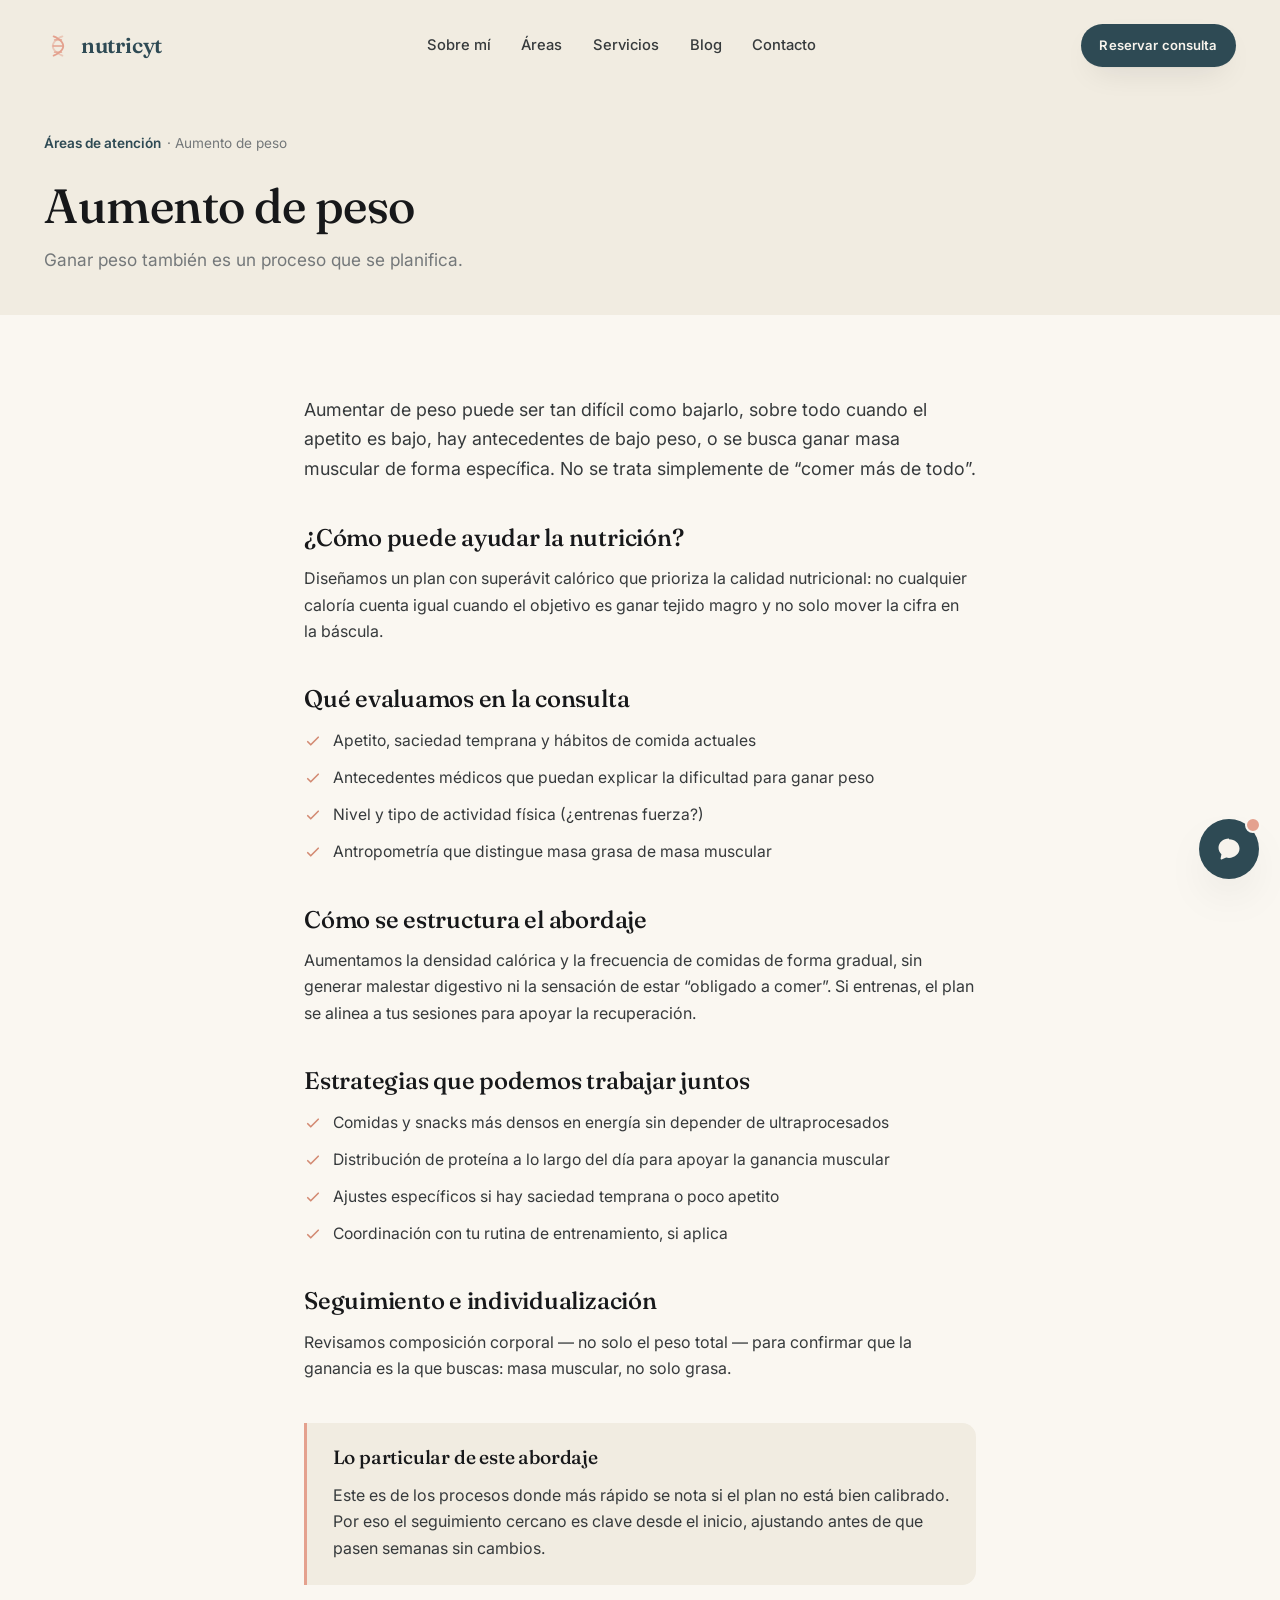
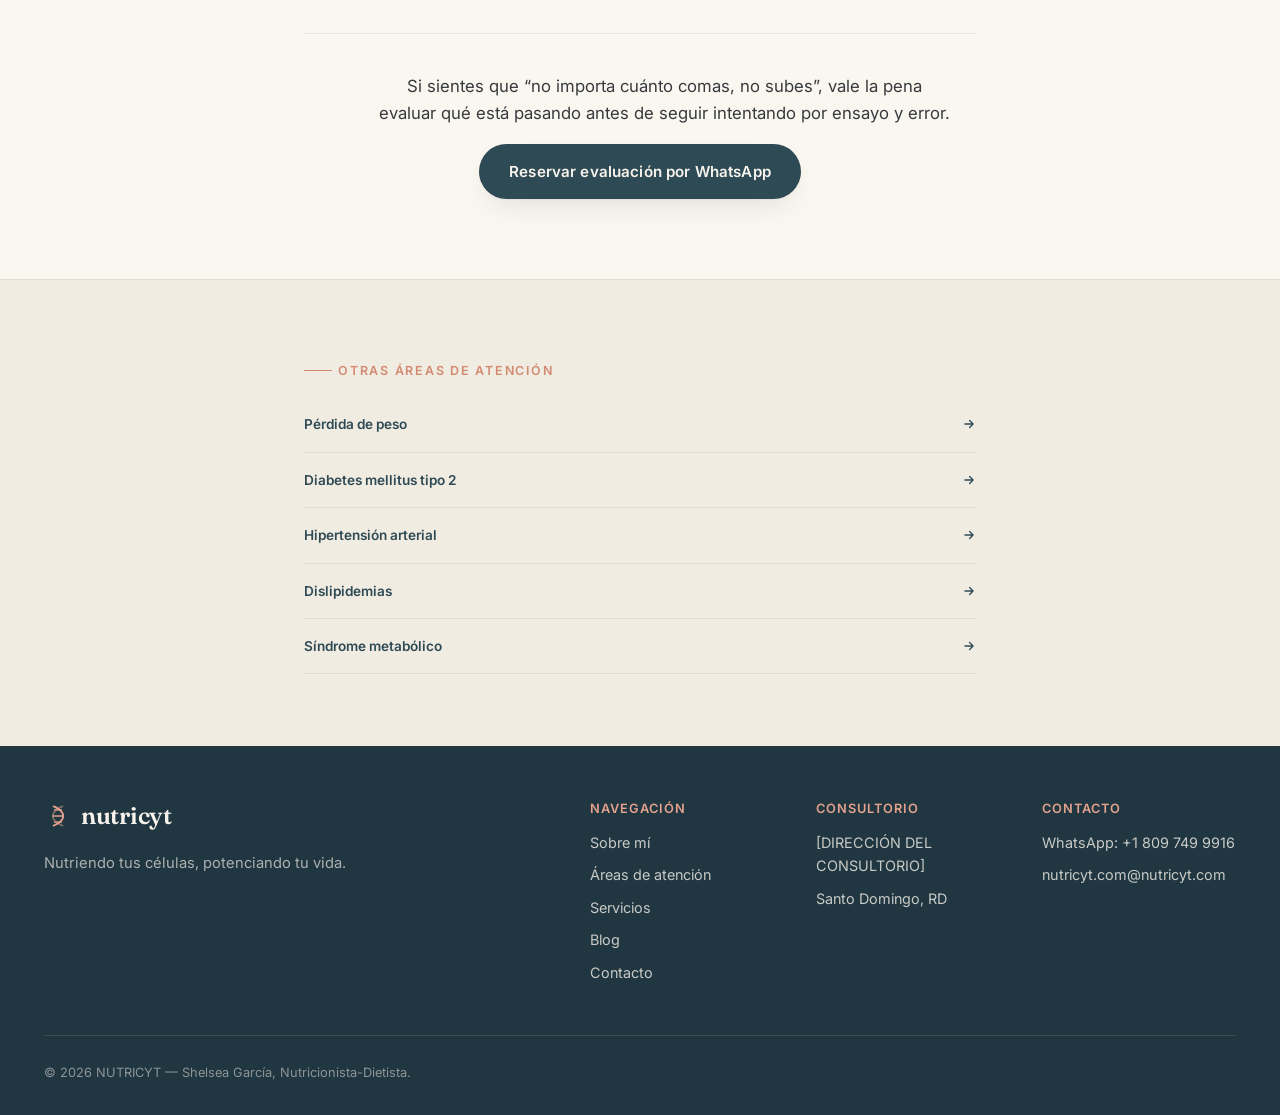
==== commit aa0044e4: "Update contact email to nutricyt.com@nutricyt.com Co-Authored-By: Claude Sonnet 5 <noreply@anthropic" ====
--- a/areas/aumento-de-peso.html
+++ b/areas/aumento-de-peso.html
@@ -150,7 +150,7 @@
         <div class="footer-col">
           <h3>Contacto</h3>
           <a href="https://wa.me/18097499916" target="_blank" rel="noopener">WhatsApp: +1 809 749 9916</a>
-          <a href="mailto:contacto@nutricyt.com">contacto@nutricyt.com</a>
+          <a href="mailto:nutricyt.com@nutricyt.com">nutricyt.com@nutricyt.com</a>
         </div>
       </div>
     </div>
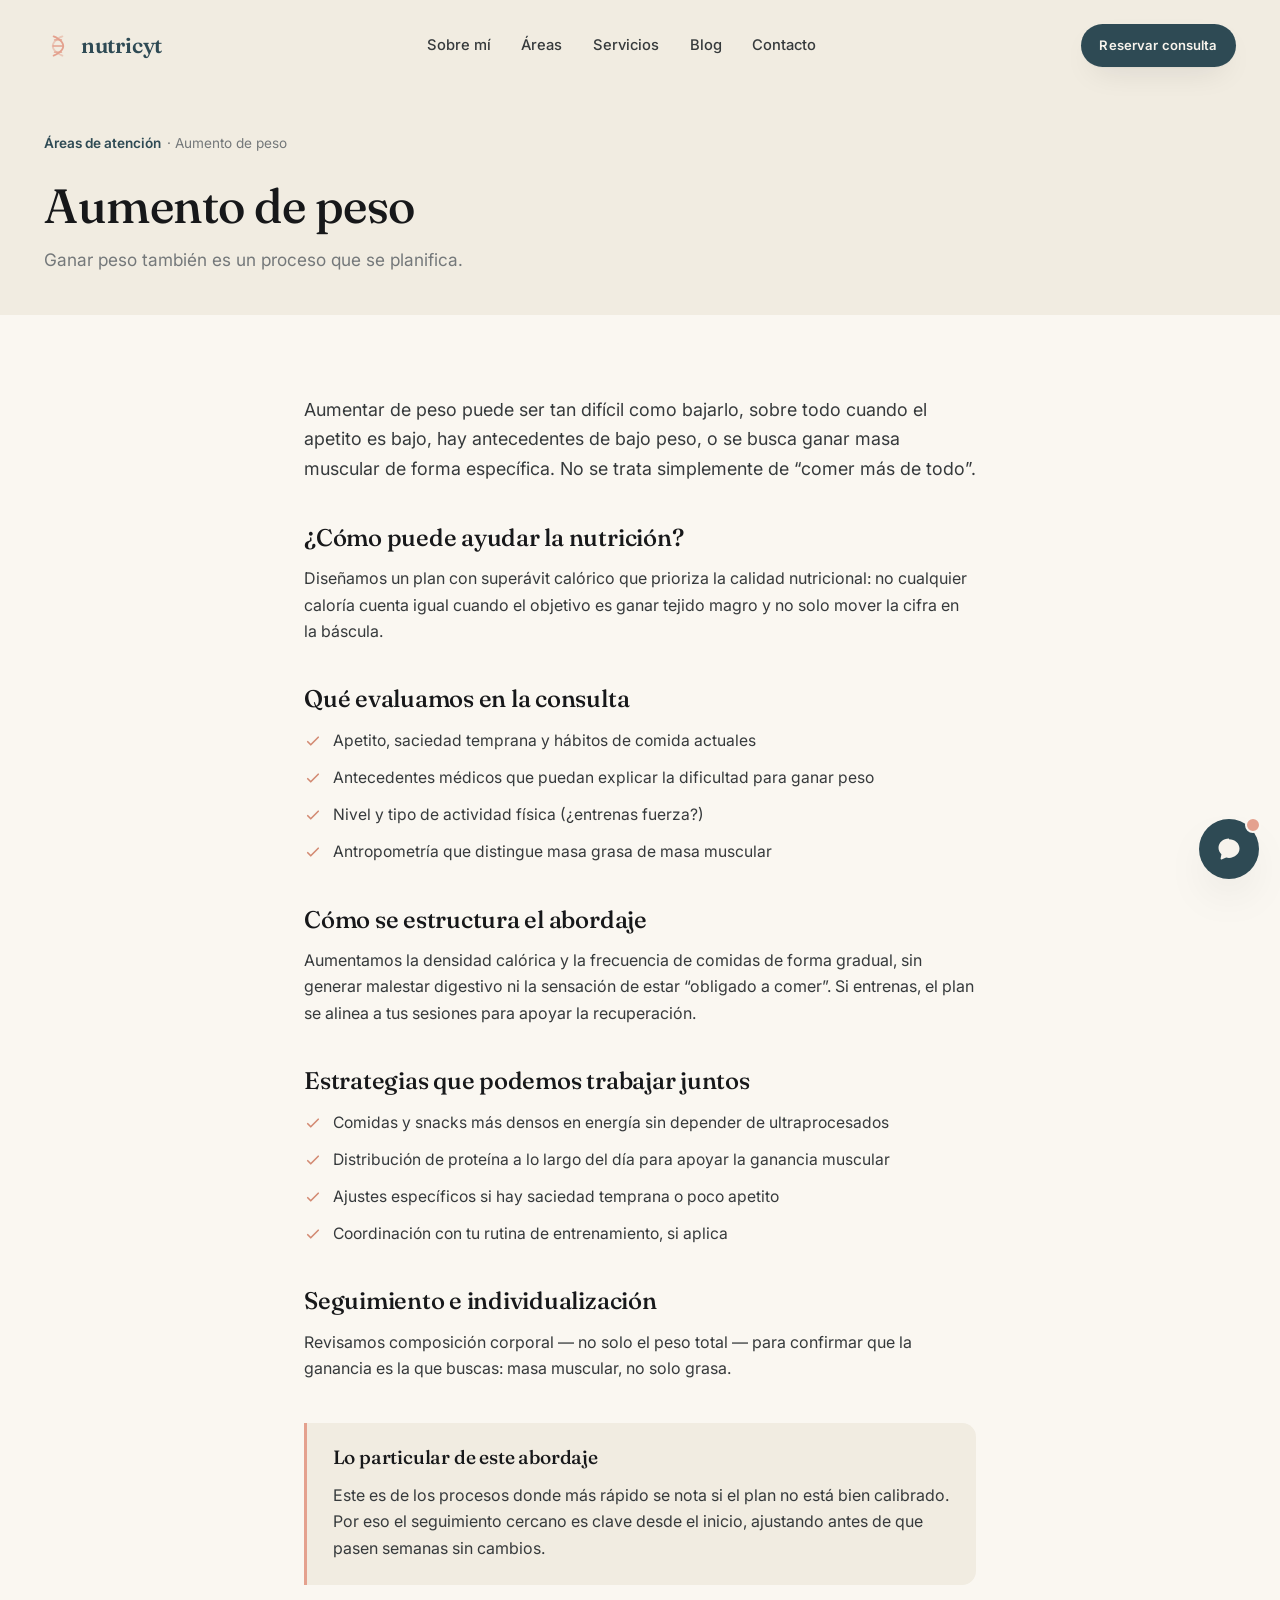
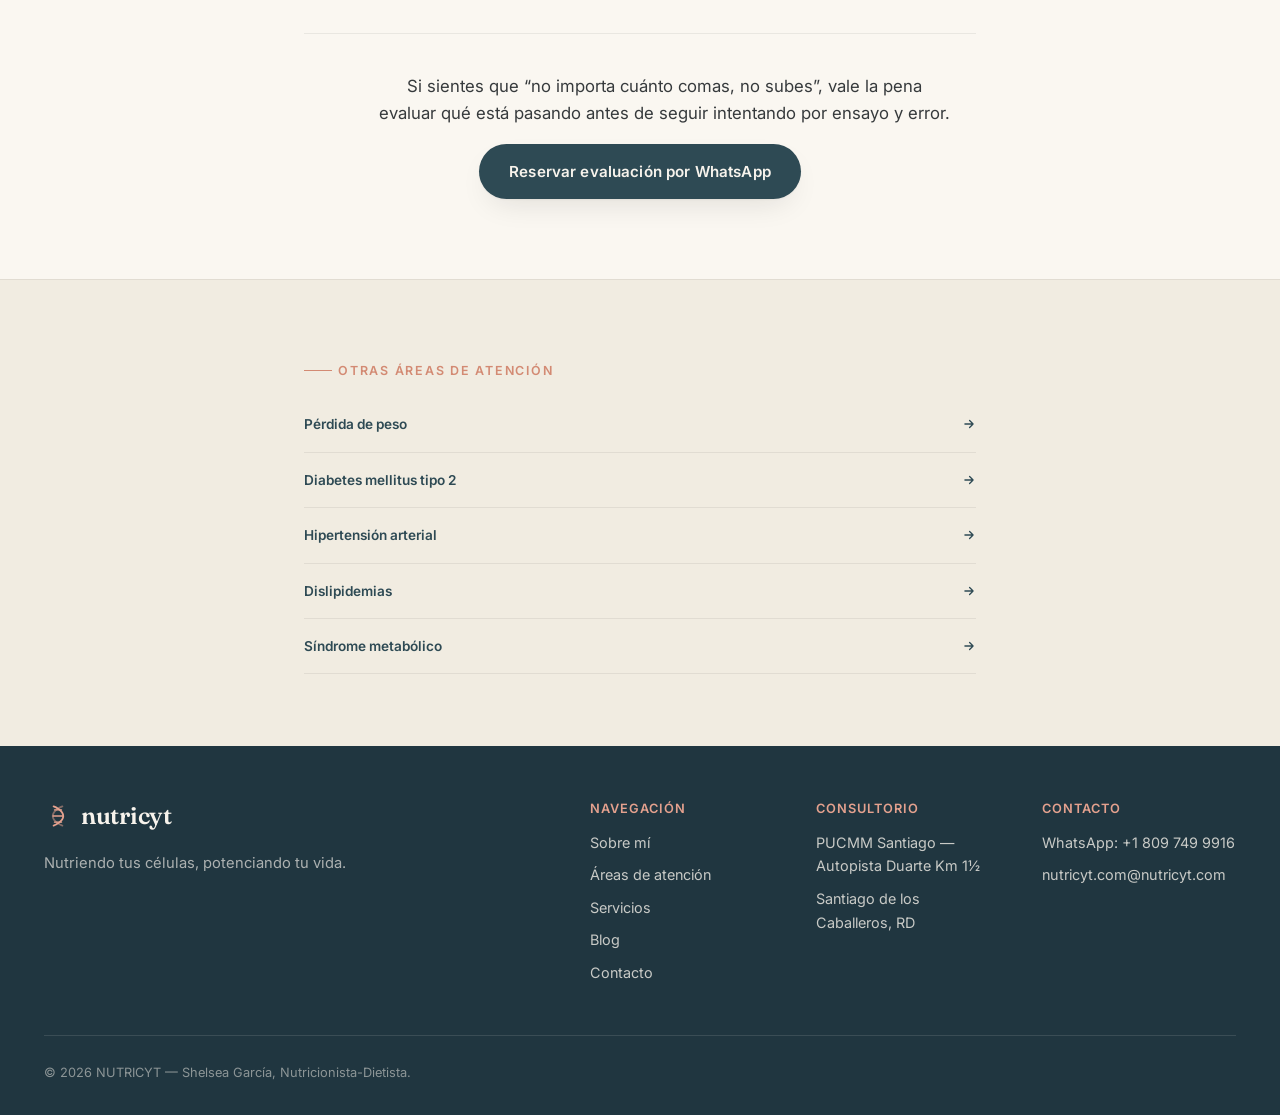
==== commit 3e54c301: "Add real consultorio address (PUCMM Santiago) and update map Replaces the [DIRECCIÓN DEL CONSULTORIO" ====
--- a/areas/aumento-de-peso.html
+++ b/areas/aumento-de-peso.html
@@ -144,8 +144,8 @@
         </div>
         <div class="footer-col">
           <h3>Consultorio</h3>
-          <p>[DIRECCIÓN DEL CONSULTORIO]</p>
-          <p>Santo Domingo, RD</p>
+          <p>PUCMM Santiago — Autopista Duarte Km 1½</p>
+          <p>Santiago de los Caballeros, RD</p>
         </div>
         <div class="footer-col">
           <h3>Contacto</h3>
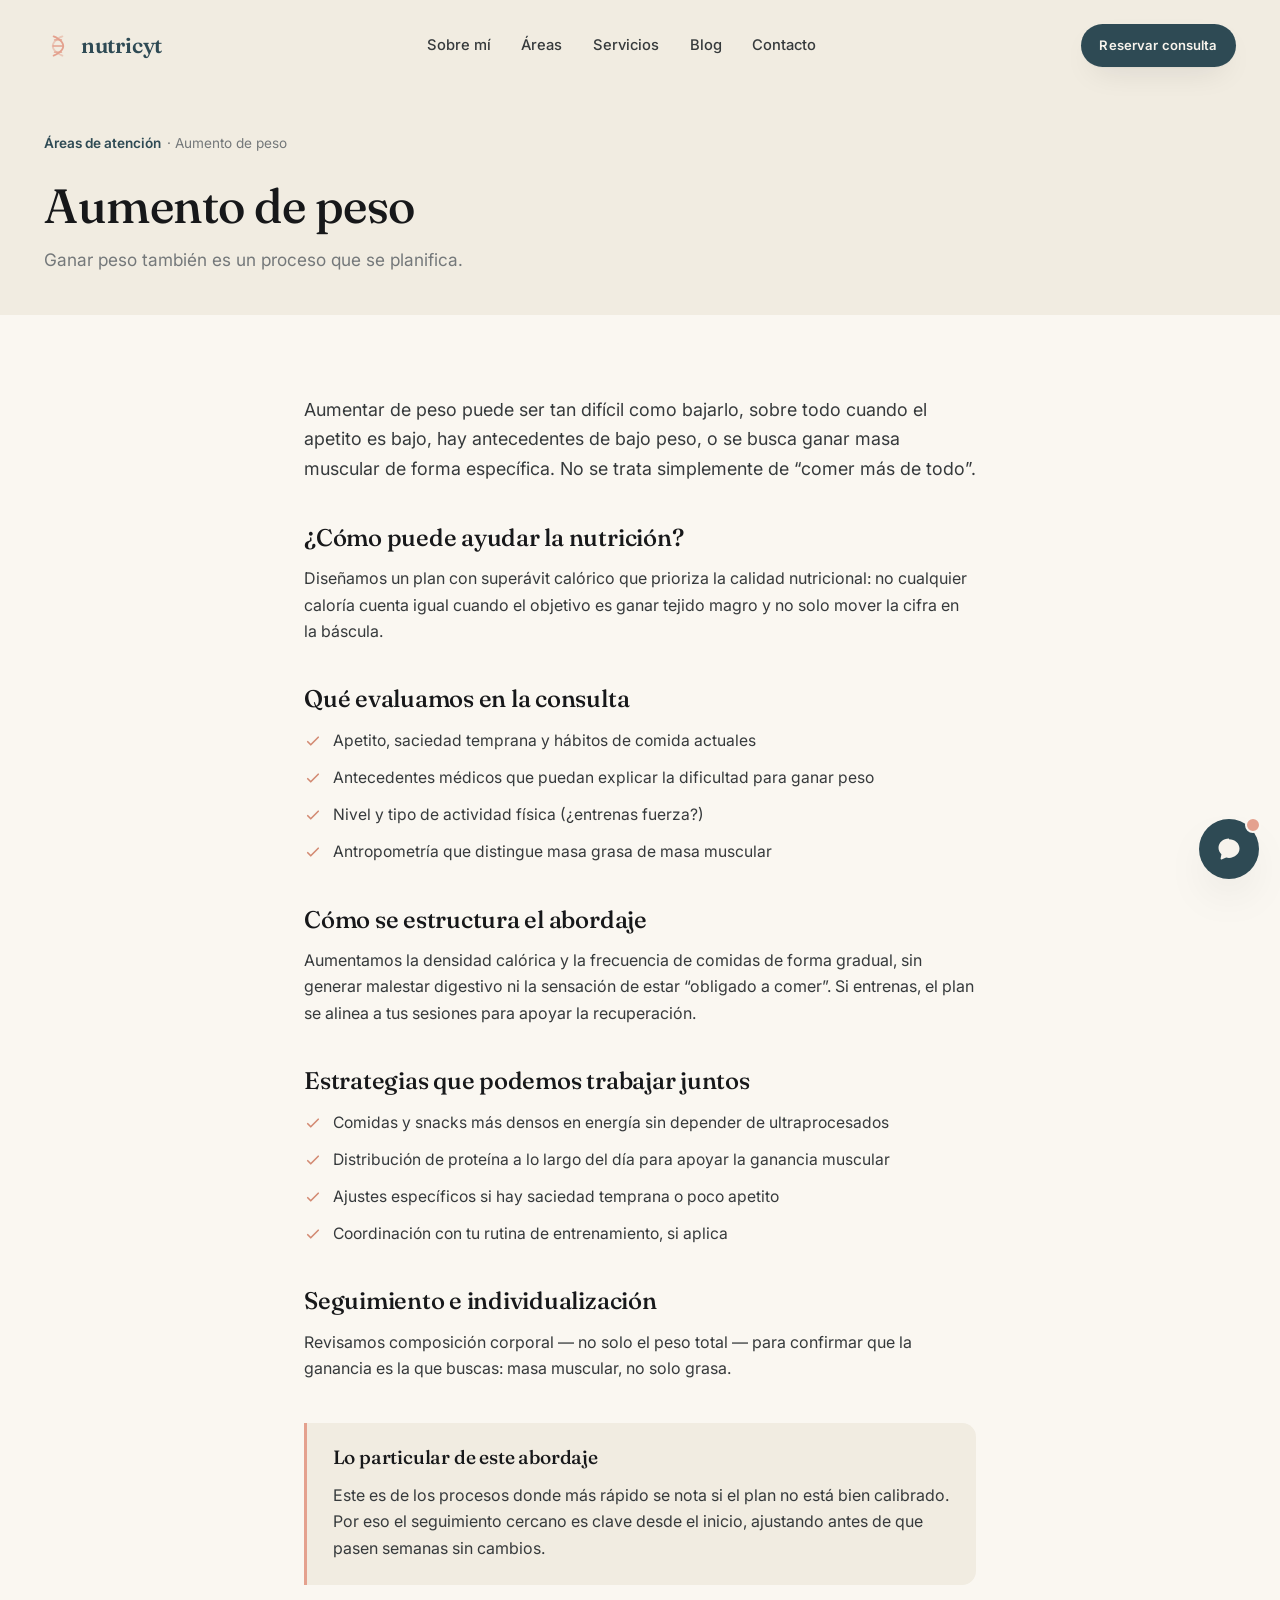
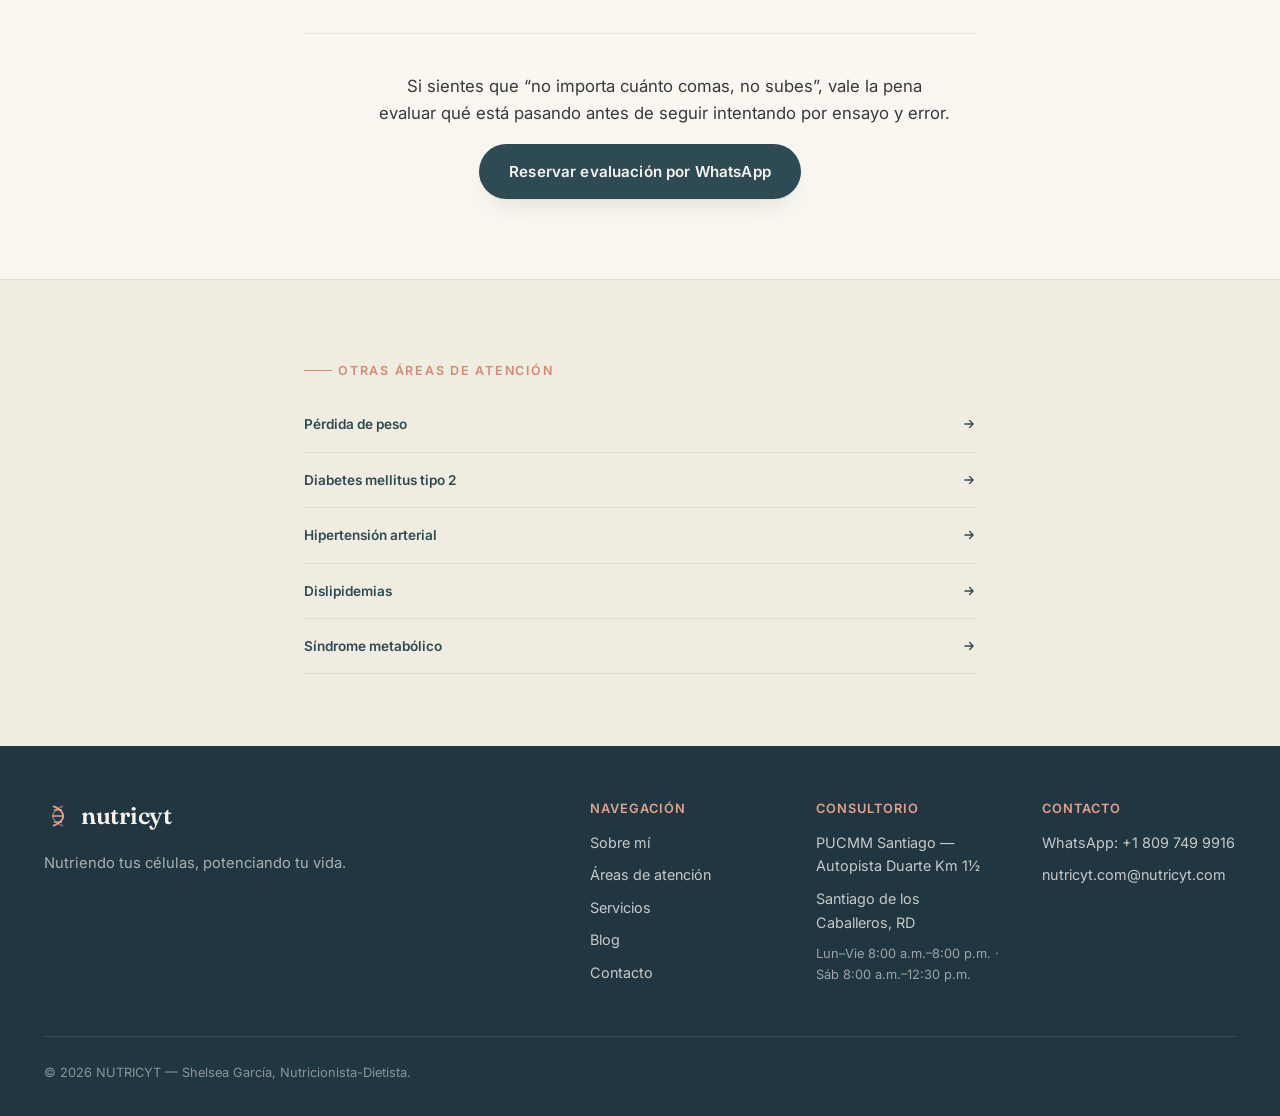
==== commit 4a09b02c: "Add consultorio hours (Lun-Vie 8am-8pm, Sáb 8am-12:30pm) Co-Authored-By: Claude Sonnet 5 <noreply@an" ====
--- a/areas/aumento-de-peso.html
+++ b/areas/aumento-de-peso.html
@@ -146,6 +146,7 @@
           <h3>Consultorio</h3>
           <p>PUCMM Santiago — Autopista Duarte Km 1½</p>
           <p>Santiago de los Caballeros, RD</p>
+          <p style="font-size:0.8rem;opacity:.75;">Lun–Vie 8:00 a.m.–8:00 p.m. · Sáb 8:00 a.m.–12:30 p.m.</p>
         </div>
         <div class="footer-col">
           <h3>Contacto</h3>
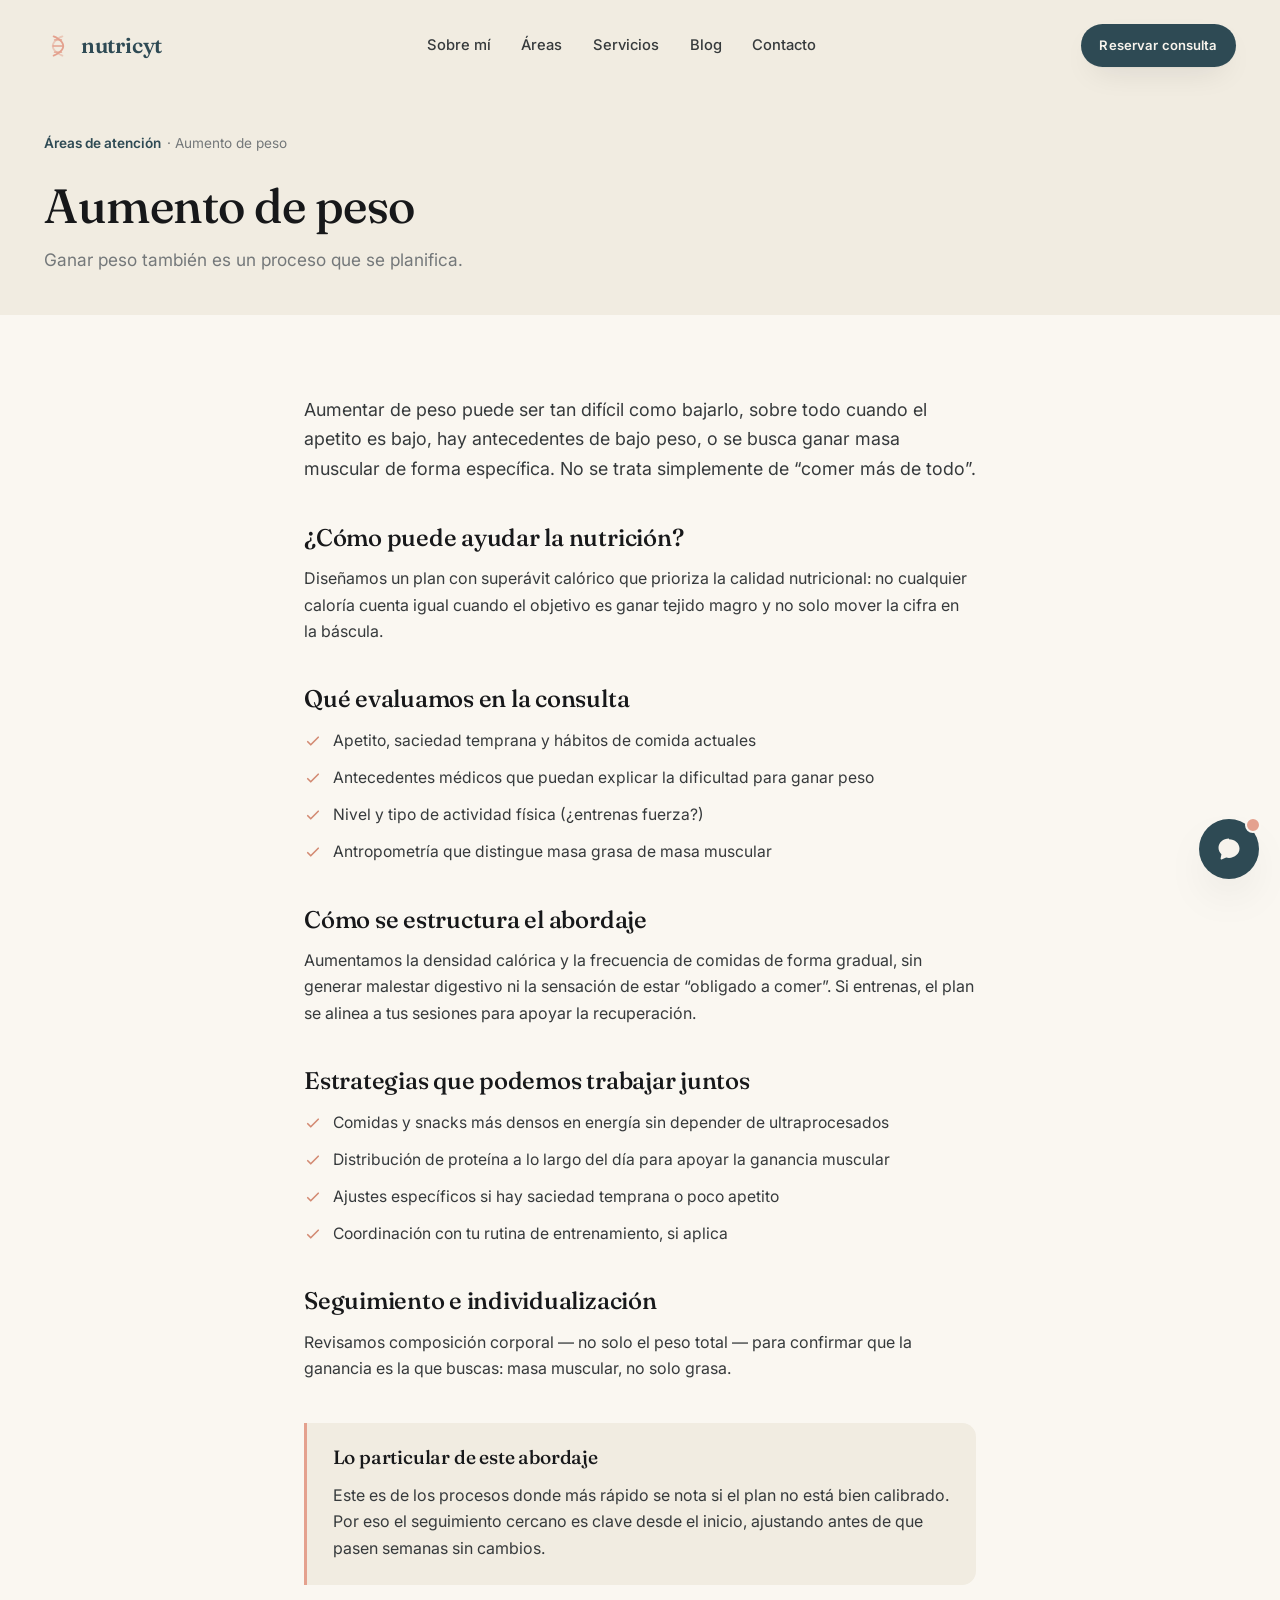
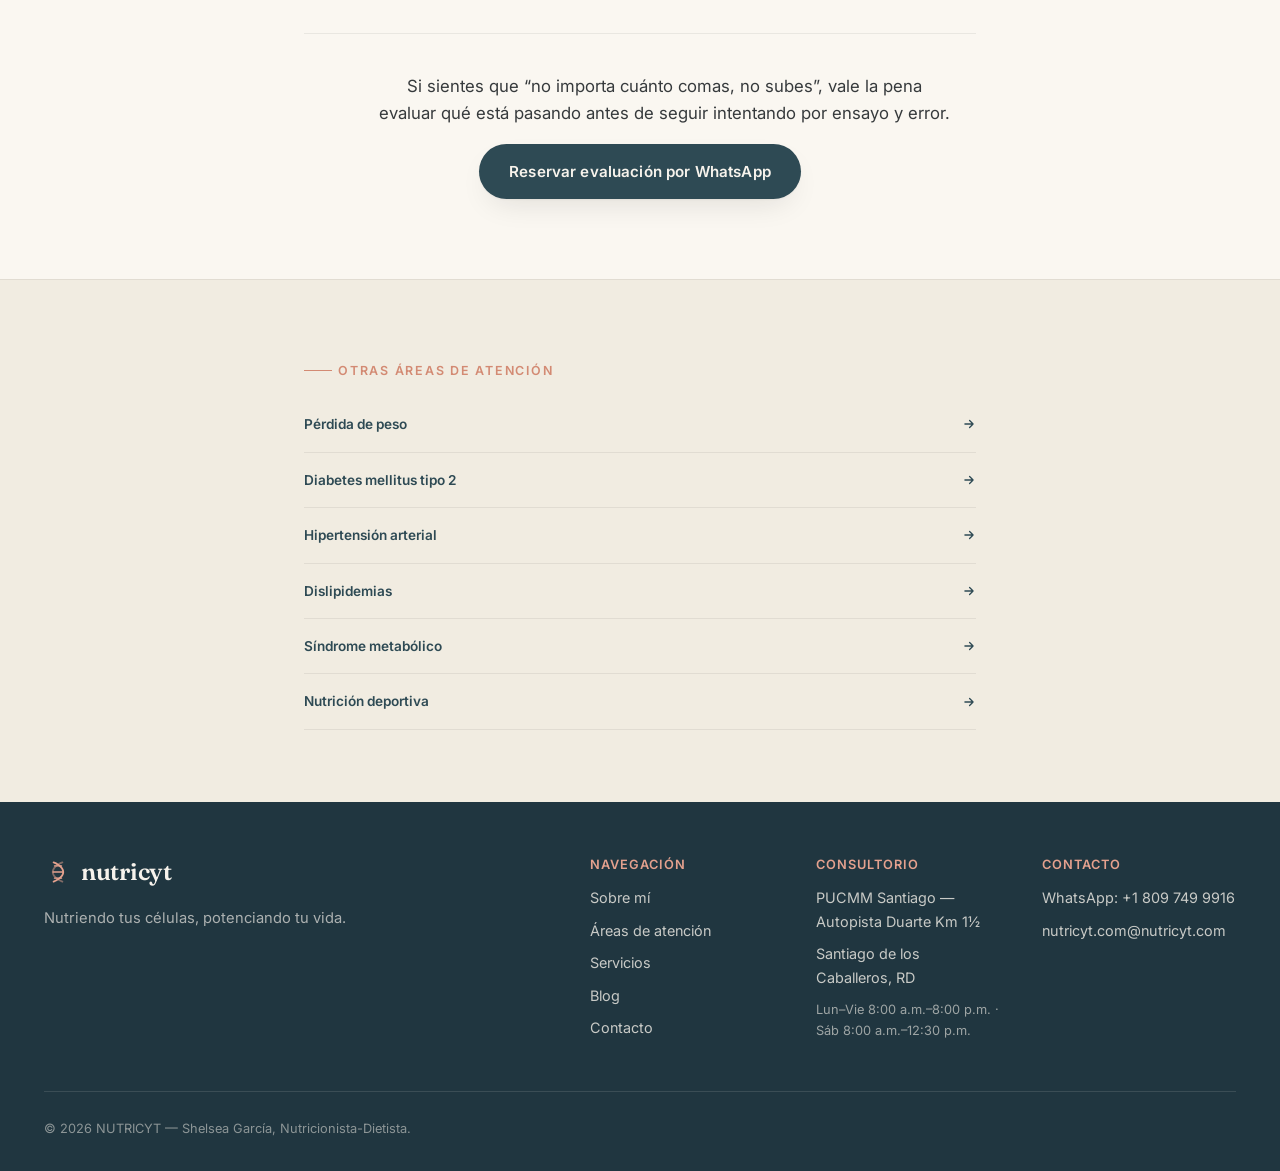
==== commit cc619d56: "Add Nutrición deportiva as 7th Área de atención New homepage card + areas/nutricion-deportiva.html, " ====
--- a/areas/aumento-de-peso.html
+++ b/areas/aumento-de-peso.html
@@ -112,6 +112,7 @@
           <a class="area-link" href="hipertension-arterial.html" style="display:flex;align-items:center;justify-content:space-between;padding:1rem 0;border-bottom:1px solid var(--line-soft);">Hipertensión arterial <svg width="14" height="14" viewBox="0 0 24 24" fill="none" aria-hidden="true"><path d="M5 12h14M13 6l6 6-6 6" stroke="currentColor" stroke-width="2.2" stroke-linecap="round" stroke-linejoin="round"/></svg></a>
           <a class="area-link" href="dislipidemias.html" style="display:flex;align-items:center;justify-content:space-between;padding:1rem 0;border-bottom:1px solid var(--line-soft);">Dislipidemias <svg width="14" height="14" viewBox="0 0 24 24" fill="none" aria-hidden="true"><path d="M5 12h14M13 6l6 6-6 6" stroke="currentColor" stroke-width="2.2" stroke-linecap="round" stroke-linejoin="round"/></svg></a>
           <a class="area-link" href="sindrome-metabolico.html" style="display:flex;align-items:center;justify-content:space-between;padding:1rem 0;border-bottom:1px solid var(--line-soft);">Síndrome metabólico <svg width="14" height="14" viewBox="0 0 24 24" fill="none" aria-hidden="true"><path d="M5 12h14M13 6l6 6-6 6" stroke="currentColor" stroke-width="2.2" stroke-linecap="round" stroke-linejoin="round"/></svg></a>
+          <a class="area-link" href="nutricion-deportiva.html" style="display:flex;align-items:center;justify-content:space-between;padding:1rem 0;border-bottom:1px solid var(--line-soft);">Nutrición deportiva <svg width="14" height="14" viewBox="0 0 24 24" fill="none" aria-hidden="true"><path d="M5 12h14M13 6l6 6-6 6" stroke="currentColor" stroke-width="2.2" stroke-linecap="round" stroke-linejoin="round"/></svg></a>
     </div>
   </section>
 </main>
